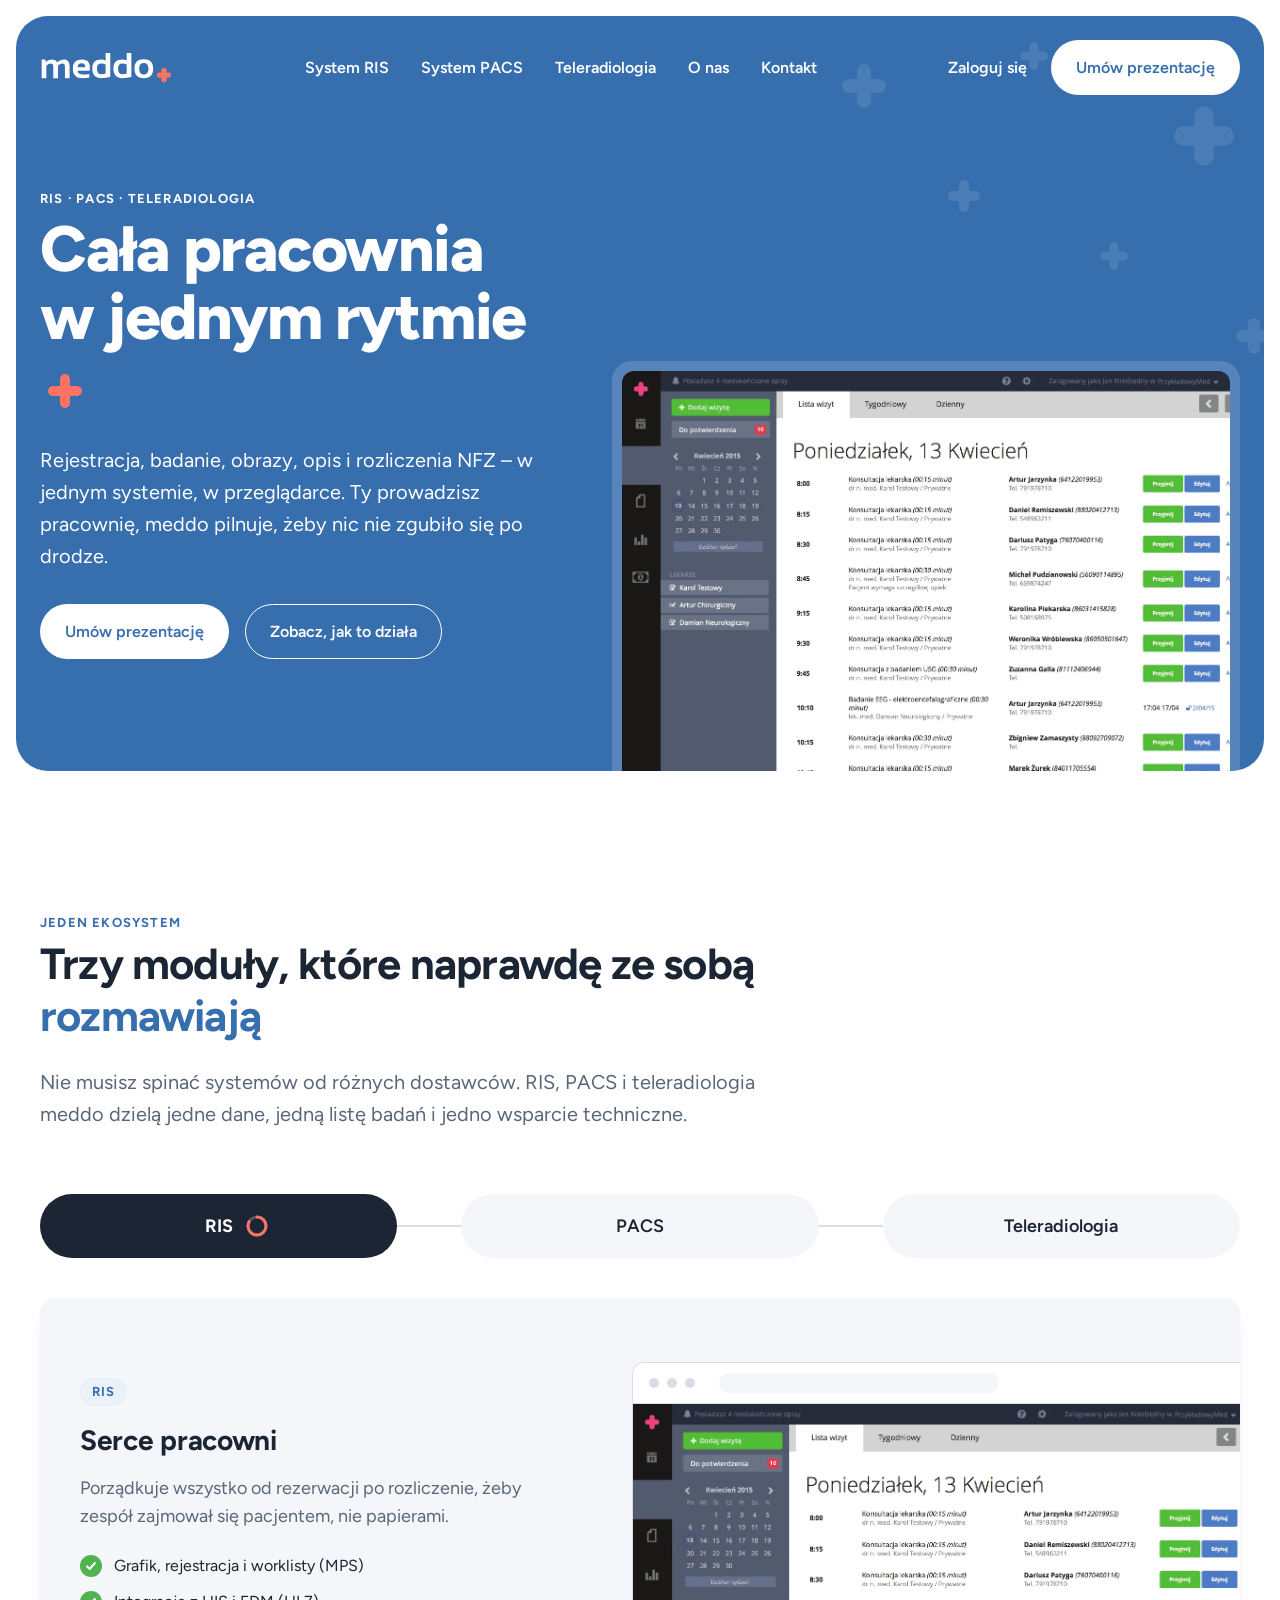
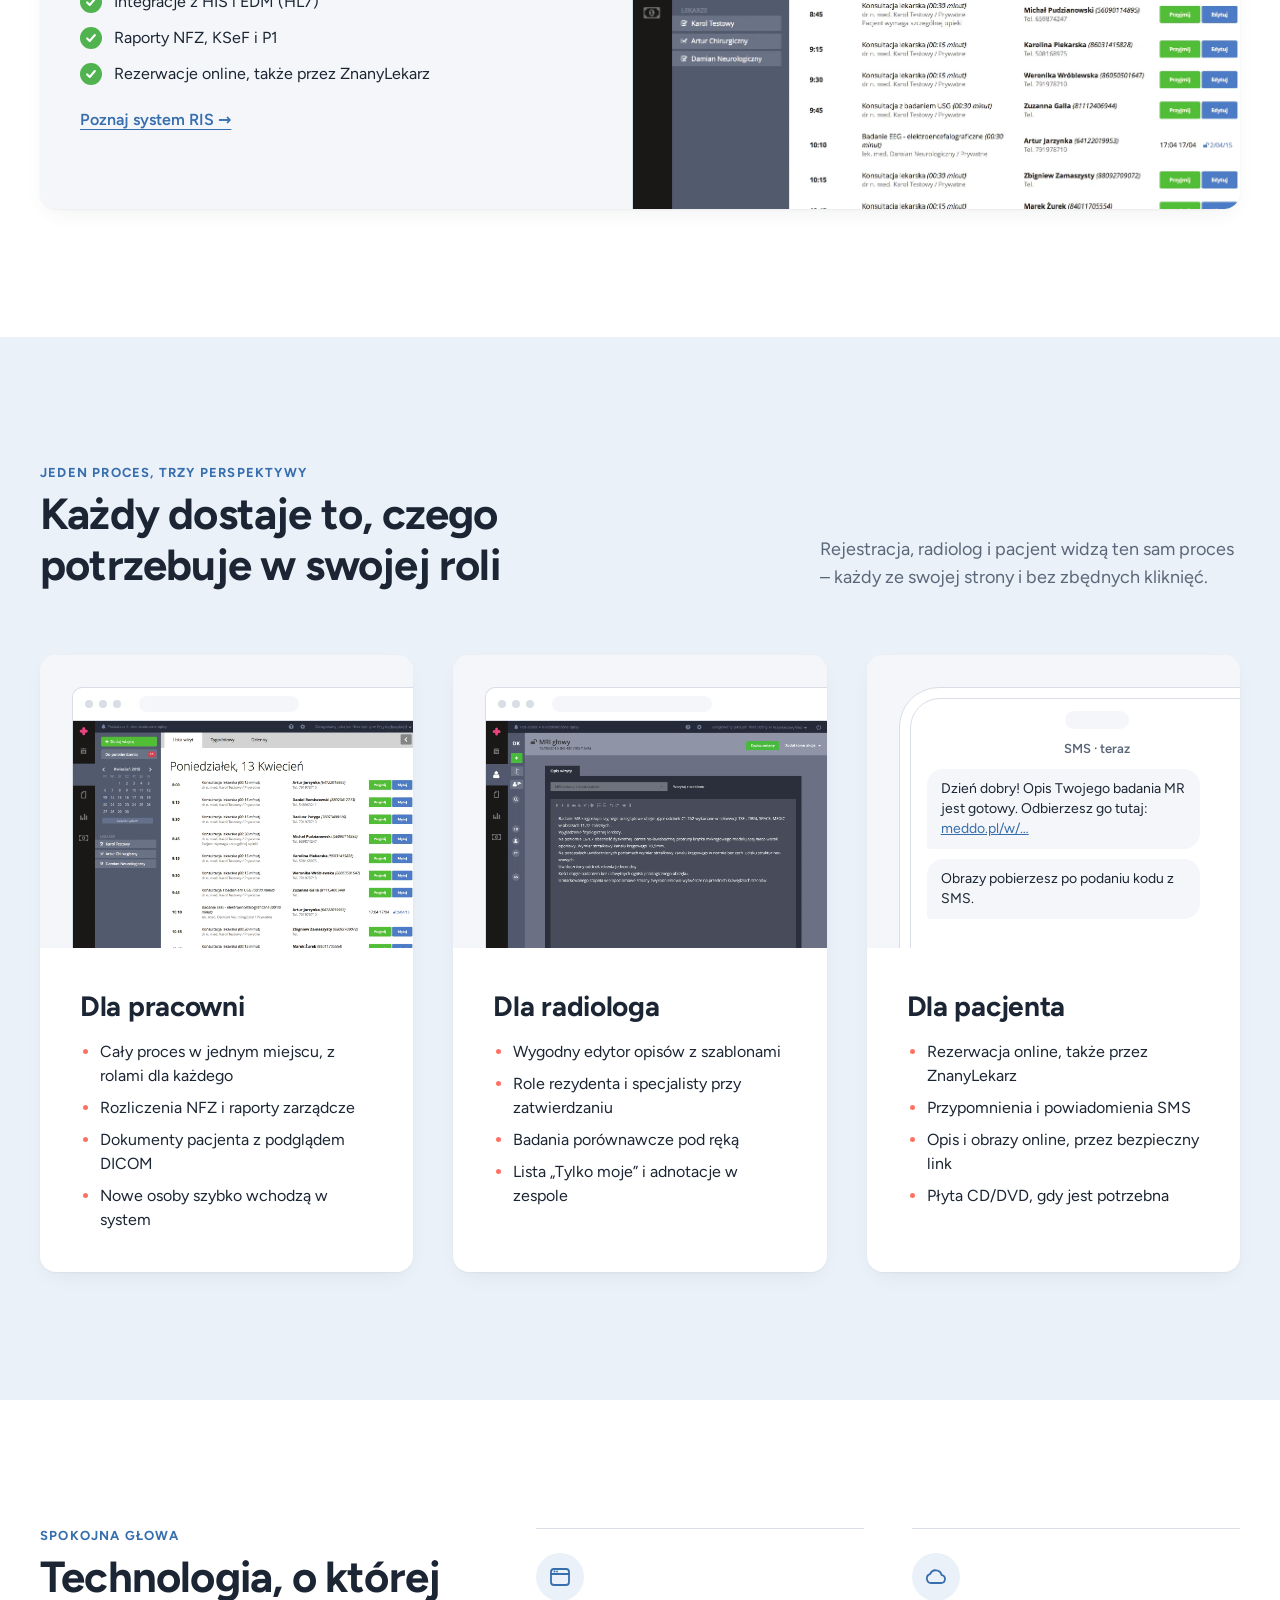
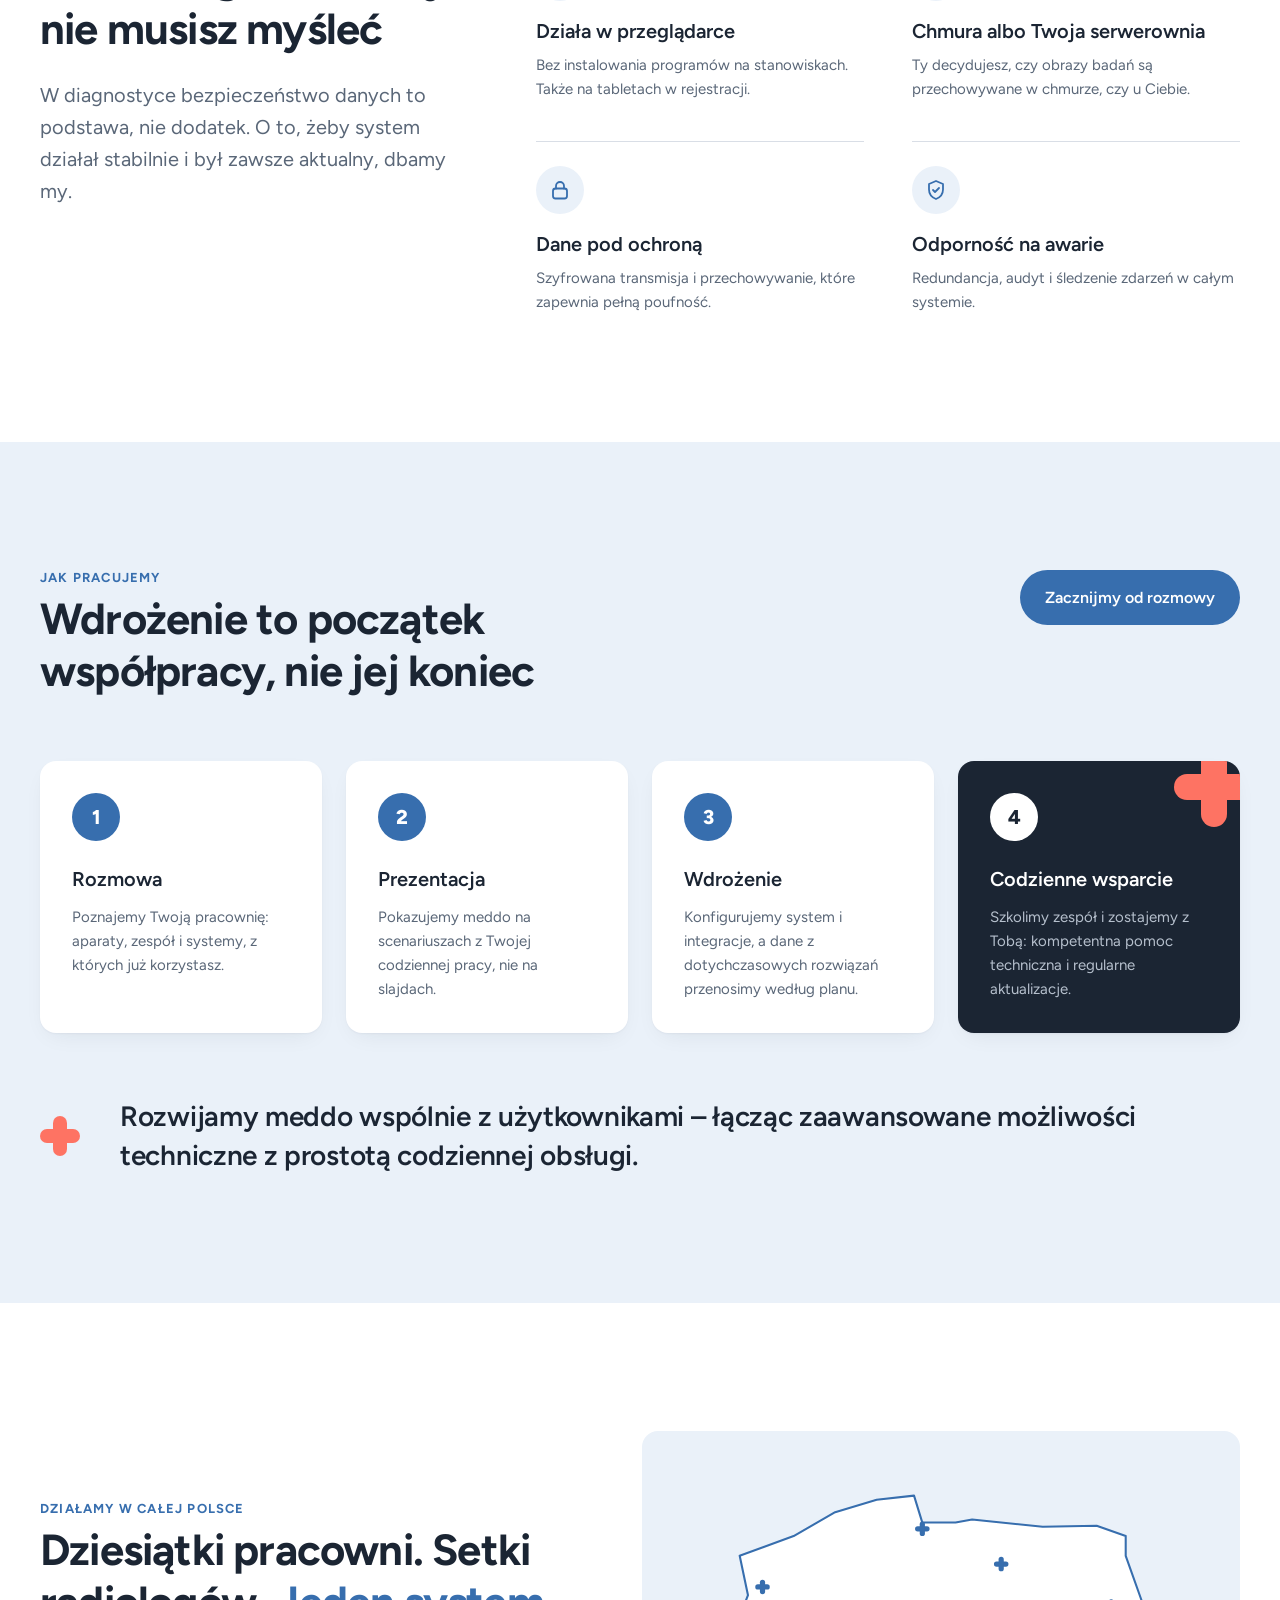
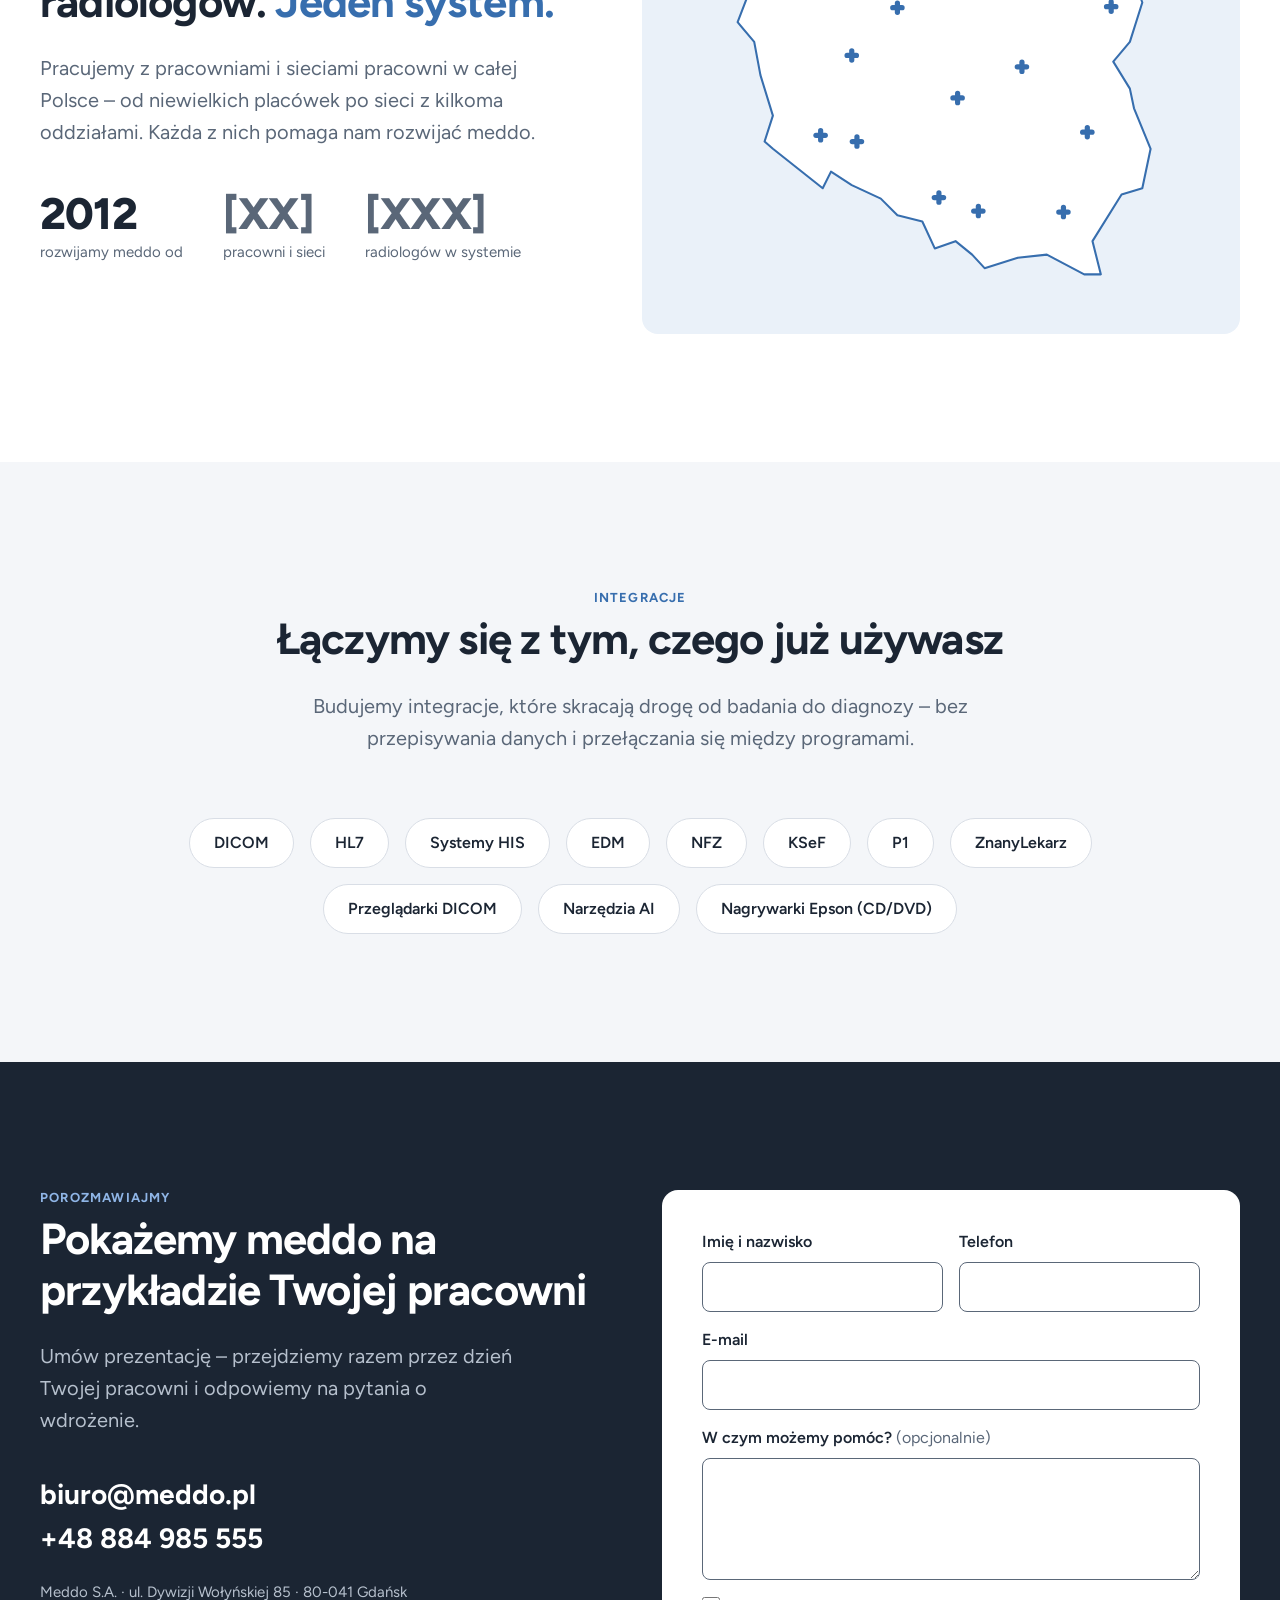
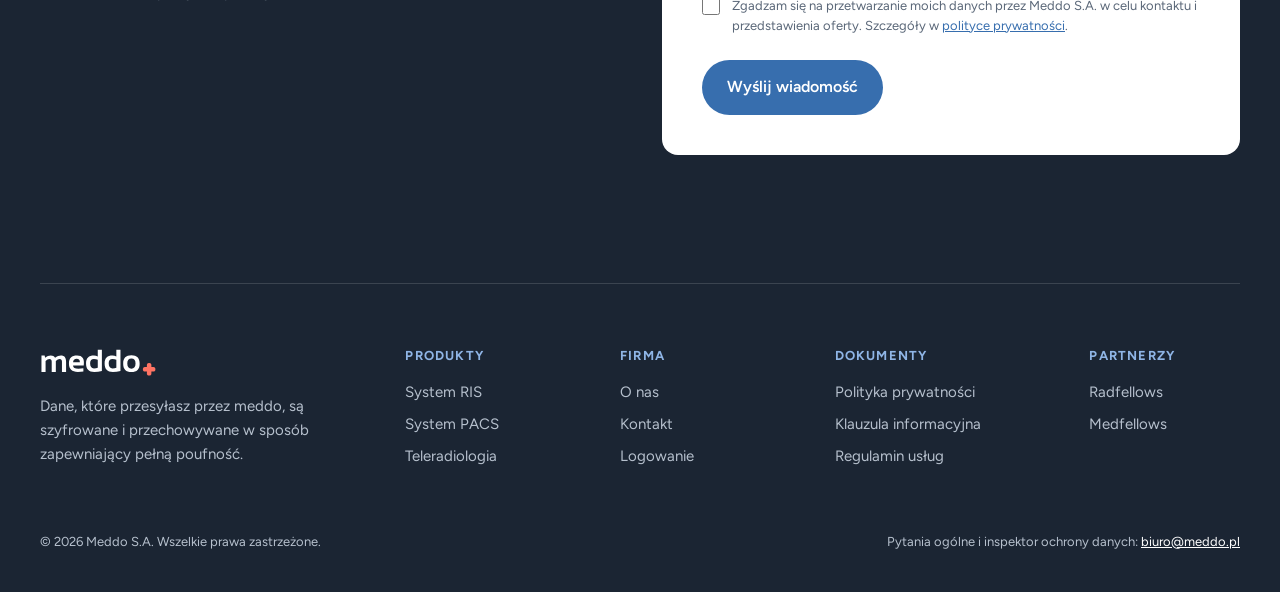
==== index.html @ ad9e4d79 "mockup meddo ver 1" ====
<!doctype html>
<html lang="pl">
<head>
<meta charset="utf-8">
<meta name="viewport" content="width=device-width, initial-scale=1">
<title>meddo – RIS, PACS i teleradiologia dla pracowni diagnostyki obrazowej</title>
<link rel="icon" href="img/favicon.svg" type="image/svg+xml">
<link rel="stylesheet" href="css/style.css">
</head>
<body>
<div style="background: #ffffff; min-width: 320px">

<!-- HERO -->
<div style="padding: 16px">
<header style="background: #376eae; border-radius: 32px; position: relative; overflow: hidden; padding-top: 24px">
<svg aria-hidden="true" width="520" height="420" viewBox="0 0 520 420" style="position: absolute; right: -40px; top: -20px; pointer-events: none">
<g fill="#ffffff" opacity="0.10">
<g transform="translate(80 90)"><rect x="-22" y="-7" width="44" height="14" rx="7"></rect><rect x="-7" y="-22" width="14" height="44" rx="7"></rect></g>
<g transform="translate(250 60)"><rect x="-14" y="-4.5" width="28" height="9" rx="4.5"></rect><rect x="-4.5" y="-14" width="9" height="28" rx="4.5"></rect></g>
<g transform="translate(420 140)"><rect x="-30" y="-10" width="60" height="20" rx="10"></rect><rect x="-10" y="-30" width="20" height="60" rx="10"></rect></g>
<g transform="translate(330 260)"><rect x="-14" y="-4.5" width="28" height="9" rx="4.5"></rect><rect x="-4.5" y="-14" width="9" height="28" rx="4.5"></rect></g>
<g transform="translate(470 340)"><rect x="-18" y="-6" width="36" height="12" rx="6"></rect><rect x="-6" y="-18" width="12" height="36" rx="6"></rect></g>
</g>
<g fill="#ffffff" opacity="0.10" transform="translate(180 200)"><rect x="-16" y="-5" width="32" height="10" rx="5"></rect><rect x="-5" y="-16" width="10" height="32" rx="5"></rect></g>
</svg>
<nav aria-label="Główna nawigacja" class="dark" style="position: relative; max-width: 1200px; margin: 0 auto; padding: 0 24px; display: flex; align-items: center; justify-content: space-between; gap: 24px; flex-wrap: wrap">
<a href="index.html" aria-label="meddo – strona główna" style="display: flex"><img src="img/meddo-logo.svg" alt="meddo" style="height: 34px; width: auto; display: block"></a>
<div class="hide-m" style="display: flex; gap: 32px; align-items: center">
<a class="nl" href="system-ris.html">System RIS</a>
<a class="nl" href="#">System PACS</a>
<a class="nl" href="#">Teleradiologia</a>
<a class="nl" href="#">O nas</a>
<a class="nl" href="#">Kontakt</a>
</div>
<div style="display: flex; gap: 24px; align-items: center">
<a class="nl hide-m" href="https://app.meddo.pl/zaloguj" target="_blank" rel="noopener noreferrer">Zaloguj się</a>
<a class="btn btn-light" href="#kontakt">Umów prezentację</a>
</div>
</nav>
<div class="dark" style="position: relative; max-width: 1200px; margin: 0 auto; padding: 96px 24px 0; display: flex; flex-wrap: wrap; gap: 64px; align-items: flex-end">
<div style="flex: 1 1 440px; padding-bottom: 112px; display: flex; flex-direction: column">
<div style="font-size: 13px; line-height: 16px; font-weight: 700; letter-spacing: 1.2px; color: #ffffff; text-transform: uppercase">RIS · PACS · Teleradiologia</div>
<h1 style="margin: 8px 0 0; font-size: clamp(40px, 5vw, 64px); line-height: 1.07; font-weight: 800; letter-spacing: -1.5px; color: #ffffff">Cała pracownia w&nbsp;jednym rytmie<svg aria-hidden="true" width="34" height="34" viewBox="0 0 34 34" style="display: inline-block; margin-left: 8px; vertical-align: baseline"><g fill="#fe7363"><rect x="0" y="12" width="34" height="10" rx="5"></rect><rect x="12" y="0" width="10" height="34" rx="5"></rect></g></svg></h1>
<p style="margin: 24px 0 0; max-width: 520px; font-size: 20px; line-height: 32px; color: #ffffff">Rejestracja, badanie, obrazy, opis i rozliczenia NFZ – w jednym systemie, w przeglądarce. Ty prowadzisz pracownię, meddo pilnuje, żeby nic nie zgubiło się po drodze.</p>
<div style="margin-top: 32px; display: flex; gap: 16px; flex-wrap: wrap">
<a class="btn btn-light" href="#kontakt">Umów prezentację</a>
<a class="btn btn-ghost-light" href="#ekosystem">Zobacz, jak to działa</a>
</div>
</div>
<div style="flex: 1 1 560px; position: relative; min-width: 0">
<div style="background: rgba(255,255,255,0.16); padding: 10px 10px 0; border-radius: 20px 20px 0 0">
<img src="img/ris-grafik.webp" alt="Grafik wizyt w meddo RIS – lista badań na dany dzień" style="display: block; width: 100%; height: 400px; object-fit: cover; object-position: left top; border-radius: 12px 12px 0 0">
</div>
</div>
</div>
</header>
</div>

<!-- EKOSYSTEM -->
<section id="ekosystem" style="padding: 128px 24px">
<div style="max-width: 1200px; margin: 0 auto">
<div style="max-width: 720px">
<div style="font-size: 13px; line-height: 16px; font-weight: 700; letter-spacing: 1.2px; color: #376eae; text-transform: uppercase">Jeden ekosystem</div>
<h2 style="margin: 8px 0 0; font-size: clamp(32px, 3.4vw, 44px); line-height: 1.18; font-weight: 700; letter-spacing: -0.8px">Trzy moduły, które naprawdę ze sobą <span style="color: #376eae">rozmawiają</span></h2>
<p style="margin: 24px 0 0; font-size: 20px; line-height: 32px; color: #5a6778">Nie musisz spinać systemów od różnych dostawców. RIS, PACS i teleradiologia meddo dzielą jedne dane, jedną listę badań i jedno wsparcie techniczne.</p>
</div>

<div style="margin-top: 64px">
<div class="eko-bar" data-mode="auto" role="tablist" aria-label="Moduły meddo">
<button type="button" role="tab" id="eko-t0" aria-controls="eko-panel-0" aria-selected="true" class="tab on"><span class="tl">RIS<span class="ti"><span class="ic-auto"><svg aria-hidden="true" width="24" height="24" viewBox="0 0 24 24" style="transform: rotate(-90deg)"><circle cx="12" cy="12" r="9" fill="none" stroke="rgba(255,255,255,0.22)" stroke-width="3"></circle><circle class="ring" cx="12" cy="12" r="9" fill="none" stroke="#fe7363" stroke-width="3" stroke-linecap="round" stroke-dasharray="56.55" stroke-dashoffset="0"></circle></svg></span><span class="ic-manual"><svg aria-hidden="true" width="18" height="18" viewBox="0 0 18 18"><g fill="#fe7363"><rect x="0" y="6" width="18" height="6" rx="3"></rect><rect x="6" y="0" width="6" height="18" rx="3"></rect></g></svg></span></span></span></button>
<span class="eko-link" aria-hidden="true"></span>
<button type="button" role="tab" id="eko-t1" tabindex="-1" aria-controls="eko-panel-1" aria-selected="false" class="tab"><span class="tl">PACS<span class="ti"><span class="ic-auto"><svg aria-hidden="true" width="24" height="24" viewBox="0 0 24 24" style="transform: rotate(-90deg)"><circle cx="12" cy="12" r="9" fill="none" stroke="rgba(255,255,255,0.22)" stroke-width="3"></circle><circle class="ring" cx="12" cy="12" r="9" fill="none" stroke="#fe7363" stroke-width="3" stroke-linecap="round" stroke-dasharray="56.55" stroke-dashoffset="0"></circle></svg></span><span class="ic-manual"><svg aria-hidden="true" width="18" height="18" viewBox="0 0 18 18"><g fill="#fe7363"><rect x="0" y="6" width="18" height="6" rx="3"></rect><rect x="6" y="0" width="6" height="18" rx="3"></rect></g></svg></span></span></span></button>
<span class="eko-link" aria-hidden="true"></span>
<button type="button" role="tab" id="eko-t2" tabindex="-1" aria-controls="eko-panel-2" aria-selected="false" class="tab"><span class="tl">Teleradiologia<span class="ti"><span class="ic-auto"><svg aria-hidden="true" width="24" height="24" viewBox="0 0 24 24" style="transform: rotate(-90deg)"><circle cx="12" cy="12" r="9" fill="none" stroke="rgba(255,255,255,0.22)" stroke-width="3"></circle><circle class="ring" cx="12" cy="12" r="9" fill="none" stroke="#fe7363" stroke-width="3" stroke-linecap="round" stroke-dasharray="56.55" stroke-dashoffset="0"></circle></svg></span><span class="ic-manual"><svg aria-hidden="true" width="18" height="18" viewBox="0 0 18 18"><g fill="#fe7363"><rect x="0" y="6" width="18" height="6" rx="3"></rect><rect x="6" y="0" width="6" height="18" rx="3"></rect></g></svg></span></span></span></button>
</div>

<div style="margin-top: 40px">
<div class="eko-slide-wrap" data-slide="0">
<div class="slide" id="eko-panel-0" role="tabpanel" aria-labelledby="eko-t0" style="background: #f4f6f9; border-radius: 16px; padding: 40px; box-sizing: border-box; min-height: 500px; overflow: hidden; box-shadow: 0 1px 2px rgba(27,37,51,0.04), 0 8px 24px -10px rgba(27,37,51,0.10); display: flex; flex-wrap: wrap; gap: 40px 64px; align-items: center">
<div style="flex: 1 1 360px; display: flex; flex-direction: column; gap: 16px">
<span style="align-self: flex-start; background: #eaf1f9; color: #376eae; border-radius: 9999px; padding: 4px 12px; font-size: 13px; line-height: 20px; font-weight: 700; letter-spacing: 1px">RIS</span>
<h3 style="margin: 0; font-size: 28px; line-height: 36px; font-weight: 700; letter-spacing: -0.3px">Serce pracowni</h3>
<p style="margin: 0; font-size: 18px; line-height: 28px; color: #5a6778">Porządkuje wszystko od rezerwacji po rozliczenie, żeby zespół zajmował się pacjentem, nie papierami.</p>
<ul style="list-style: none; margin: 8px 0 0; padding: 0; display: flex; flex-direction: column; gap: 12px; font-size: 16px; line-height: 24px">
<li style="display: flex; gap: 12px"><span aria-hidden="true" style="flex: none; width: 22px; height: 22px; margin-top: 1px; border-radius: 9999px; background: #50b34f; display: flex; align-items: center; justify-content: center"><svg width="12" height="12" viewBox="0 0 14 14" fill="none" stroke="#ffffff" stroke-width="2.4" stroke-linecap="round" stroke-linejoin="round"><path d="M2.5 7.5l3 3 6-7"></path></svg></span>Grafik, rejestracja i worklisty (MPS)</li>
<li style="display: flex; gap: 12px"><span aria-hidden="true" style="flex: none; width: 22px; height: 22px; margin-top: 1px; border-radius: 9999px; background: #50b34f; display: flex; align-items: center; justify-content: center"><svg width="12" height="12" viewBox="0 0 14 14" fill="none" stroke="#ffffff" stroke-width="2.4" stroke-linecap="round" stroke-linejoin="round"><path d="M2.5 7.5l3 3 6-7"></path></svg></span>Integracje z HIS i EDM (HL7)</li>
<li style="display: flex; gap: 12px"><span aria-hidden="true" style="flex: none; width: 22px; height: 22px; margin-top: 1px; border-radius: 9999px; background: #50b34f; display: flex; align-items: center; justify-content: center"><svg width="12" height="12" viewBox="0 0 14 14" fill="none" stroke="#ffffff" stroke-width="2.4" stroke-linecap="round" stroke-linejoin="round"><path d="M2.5 7.5l3 3 6-7"></path></svg></span>Raporty NFZ, KSeF i P1</li>
<li style="display: flex; gap: 12px"><span aria-hidden="true" style="flex: none; width: 22px; height: 22px; margin-top: 1px; border-radius: 9999px; background: #50b34f; display: flex; align-items: center; justify-content: center"><svg width="12" height="12" viewBox="0 0 14 14" fill="none" stroke="#ffffff" stroke-width="2.4" stroke-linecap="round" stroke-linejoin="round"><path d="M2.5 7.5l3 3 6-7"></path></svg></span>Rezerwacje online, także przez ZnanyLekarz</li>
</ul>
<a class="more" href="system-ris.html" style="margin-top: 8px">Poznaj system RIS →</a>
</div>
<div style="flex: 1 1 480px; min-width: 0; align-self: flex-end; margin: 24px -40px -40px 0; box-sizing: border-box">
<div style="background: #ffffff; border: 1px solid #d9dee6; border-right: 0; border-bottom: 0; border-radius: 12px 0 0 0; box-sizing: border-box; overflow: hidden">
<div aria-hidden="true" style="height: 40px; display: flex; align-items: center; gap: 8px; padding: 0 16px; border-bottom: 1px solid #d9dee6"><span style="flex: none; width: 10px; height: 10px; border-radius: 9999px; background: #d9dee6"></span><span style="flex: none; width: 10px; height: 10px; border-radius: 9999px; background: #d9dee6"></span><span style="flex: none; width: 10px; height: 10px; border-radius: 9999px; background: #d9dee6"></span><span style="margin-left: 16px; flex: 0 1 280px; height: 20px; border-radius: 9999px; background: #f4f6f9"></span></div>
<img src="img/ris-grafik.webp" alt="Grafik wizyt w meddo RIS" style="display: block; width: 100%; aspect-ratio: 3 / 2; object-fit: cover; object-position: left top">
</div>
</div>
</div>
</div>

<div class="eko-slide-wrap" data-slide="1" hidden>
<div class="slide" id="eko-panel-1" role="tabpanel" aria-labelledby="eko-t1" style="background: #f4f6f9; border-radius: 16px; padding: 40px; box-sizing: border-box; min-height: 500px; overflow: hidden; box-shadow: 0 1px 2px rgba(27,37,51,0.04), 0 8px 24px -10px rgba(27,37,51,0.10); display: flex; flex-wrap: wrap; gap: 40px 64px; align-items: center">
<div style="flex: 1 1 360px; display: flex; flex-direction: column; gap: 16px">
<span style="align-self: flex-start; background: #eaf1f9; color: #376eae; border-radius: 9999px; padding: 4px 12px; font-size: 13px; line-height: 20px; font-weight: 700; letter-spacing: 1px">PACS</span>
<h3 style="margin: 0; font-size: 28px; line-height: 36px; font-weight: 700; letter-spacing: -0.3px">Obrazy zawsze pod ręką</h3>
<p style="margin: 0; font-size: 18px; line-height: 28px; color: #5a6778">Szybkie, bezpieczne archiwum DICOM, które nie każe radiologom czekać na kolejną serię.</p>
<ul style="list-style: none; margin: 8px 0 0; padding: 0; display: flex; flex-direction: column; gap: 12px; font-size: 16px; line-height: 24px">
<li style="display: flex; gap: 12px"><span aria-hidden="true" style="flex: none; width: 22px; height: 22px; margin-top: 1px; border-radius: 9999px; background: #50b34f; display: flex; align-items: center; justify-content: center"><svg width="12" height="12" viewBox="0 0 14 14" fill="none" stroke="#ffffff" stroke-width="2.4" stroke-linecap="round" stroke-linejoin="round"><path d="M2.5 7.5l3 3 6-7"></path></svg></span>Płynna praca z dużymi seriami</li>
<li style="display: flex; gap: 12px"><span aria-hidden="true" style="flex: none; width: 22px; height: 22px; margin-top: 1px; border-radius: 9999px; background: #50b34f; display: flex; align-items: center; justify-content: center"><svg width="12" height="12" viewBox="0 0 14 14" fill="none" stroke="#ffffff" stroke-width="2.4" stroke-linecap="round" stroke-linejoin="round"><path d="M2.5 7.5l3 3 6-7"></path></svg></span>W Twojej serwerowni lub w chmurze</li>
<li style="display: flex; gap: 12px"><span aria-hidden="true" style="flex: none; width: 22px; height: 22px; margin-top: 1px; border-radius: 9999px; background: #50b34f; display: flex; align-items: center; justify-content: center"><svg width="12" height="12" viewBox="0 0 14 14" fill="none" stroke="#ffffff" stroke-width="2.4" stroke-linecap="round" stroke-linejoin="round"><path d="M2.5 7.5l3 3 6-7"></path></svg></span>DICOM, HL7 i gotowość na narzędzia AI</li>
<li style="display: flex; gap: 12px"><span aria-hidden="true" style="flex: none; width: 22px; height: 22px; margin-top: 1px; border-radius: 9999px; background: #50b34f; display: flex; align-items: center; justify-content: center"><svg width="12" height="12" viewBox="0 0 14 14" fill="none" stroke="#ffffff" stroke-width="2.4" stroke-linecap="round" stroke-linejoin="round"><path d="M2.5 7.5l3 3 6-7"></path></svg></span>Redundancja, audyt i archiwum długoterminowe</li>
</ul>
<a class="more" href="#" style="margin-top: 8px">Poznaj system PACS →</a>
</div>
<div style="flex: 1 1 480px; min-width: 0; align-self: flex-end; margin: 24px -40px -40px 0; box-sizing: border-box">
<div style="background: #ffffff; border: 1px solid #d9dee6; border-right: 0; border-bottom: 0; border-radius: 12px 0 0 0; box-sizing: border-box; overflow: hidden">
<div aria-hidden="true" style="height: 40px; display: flex; align-items: center; gap: 8px; padding: 0 16px; border-bottom: 1px solid #d9dee6"><span style="flex: none; width: 10px; height: 10px; border-radius: 9999px; background: #d9dee6"></span><span style="flex: none; width: 10px; height: 10px; border-radius: 9999px; background: #d9dee6"></span><span style="flex: none; width: 10px; height: 10px; border-radius: 9999px; background: #d9dee6"></span><span style="margin-left: 16px; flex: 0 1 280px; height: 20px; border-radius: 9999px; background: #f4f6f9"></span></div>
<img src="img/pacs-viewer.webp" alt="Przeglądarka DICOM w meddo – badanie MR głowy" style="display: block; width: 100%; aspect-ratio: 3 / 2; object-fit: cover; object-position: left top">
</div>
</div>
</div>
</div>

<div class="eko-slide-wrap" data-slide="2" hidden>
<div class="slide" id="eko-panel-2" role="tabpanel" aria-labelledby="eko-t2" style="background: #f4f6f9; border-radius: 16px; padding: 40px; box-sizing: border-box; min-height: 500px; overflow: hidden; box-shadow: 0 1px 2px rgba(27,37,51,0.04), 0 8px 24px -10px rgba(27,37,51,0.10); display: flex; flex-wrap: wrap; gap: 40px 64px; align-items: center">
<div style="flex: 1 1 360px; display: flex; flex-direction: column; gap: 16px">
<span style="align-self: flex-start; background: #eaf1f9; color: #376eae; border-radius: 9999px; padding: 4px 12px; font-size: 13px; line-height: 20px; font-weight: 700; letter-spacing: 1px">TELERADIOLOGIA</span>
<h3 style="margin: 0; font-size: 28px; line-height: 36px; font-weight: 700; letter-spacing: -0.3px">Opisy z dowolnego miejsca</h3>
<p style="margin: 0; font-size: 18px; line-height: 28px; color: #5a6778">W pracowni czy zdalnie – bez znaczenia. Radiolog pracuje na tych samych danych, z tym samym komfortem.</p>
<ul style="list-style: none; margin: 8px 0 0; padding: 0; display: flex; flex-direction: column; gap: 12px; font-size: 16px; line-height: 24px">
<li style="display: flex; gap: 12px"><span aria-hidden="true" style="flex: none; width: 22px; height: 22px; margin-top: 1px; border-radius: 9999px; background: #50b34f; display: flex; align-items: center; justify-content: center"><svg width="12" height="12" viewBox="0 0 14 14" fill="none" stroke="#ffffff" stroke-width="2.4" stroke-linecap="round" stroke-linejoin="round"><path d="M2.5 7.5l3 3 6-7"></path></svg></span>Bezpieczny dostęp dla zespołów zdalnych</li>
<li style="display: flex; gap: 12px"><span aria-hidden="true" style="flex: none; width: 22px; height: 22px; margin-top: 1px; border-radius: 9999px; background: #50b34f; display: flex; align-items: center; justify-content: center"><svg width="12" height="12" viewBox="0 0 14 14" fill="none" stroke="#ffffff" stroke-width="2.4" stroke-linecap="round" stroke-linejoin="round"><path d="M2.5 7.5l3 3 6-7"></path></svg></span>Integracja z popularnymi przeglądarkami DICOM</li>
<li style="display: flex; gap: 12px"><span aria-hidden="true" style="flex: none; width: 22px; height: 22px; margin-top: 1px; border-radius: 9999px; background: #50b34f; display: flex; align-items: center; justify-content: center"><svg width="12" height="12" viewBox="0 0 14 14" fill="none" stroke="#ffffff" stroke-width="2.4" stroke-linecap="round" stroke-linejoin="round"><path d="M2.5 7.5l3 3 6-7"></path></svg></span>Monitorowanie i raporty czasu opisów</li>
<li style="display: flex; gap: 12px"><span aria-hidden="true" style="flex: none; width: 22px; height: 22px; margin-top: 1px; border-radius: 9999px; background: #50b34f; display: flex; align-items: center; justify-content: center"><svg width="12" height="12" viewBox="0 0 14 14" fill="none" stroke="#ffffff" stroke-width="2.4" stroke-linecap="round" stroke-linejoin="round"><path d="M2.5 7.5l3 3 6-7"></path></svg></span>Gotowa współpraca z Radfellows</li>
</ul>
<a class="more" href="#" style="margin-top: 8px">Poznaj teleradiologię →</a>
</div>
<div style="flex: 1 1 480px; min-width: 0; align-self: flex-end; margin: 24px -40px -40px 0; box-sizing: border-box">
<div style="background: #ffffff; border: 1px solid #d9dee6; border-right: 0; border-bottom: 0; border-radius: 12px 0 0 0; box-sizing: border-box; overflow: hidden">
<div aria-hidden="true" style="height: 40px; display: flex; align-items: center; gap: 8px; padding: 0 16px; border-bottom: 1px solid #d9dee6"><span style="flex: none; width: 10px; height: 10px; border-radius: 9999px; background: #d9dee6"></span><span style="flex: none; width: 10px; height: 10px; border-radius: 9999px; background: #d9dee6"></span><span style="flex: none; width: 10px; height: 10px; border-radius: 9999px; background: #d9dee6"></span><span style="margin-left: 16px; flex: 0 1 280px; height: 20px; border-radius: 9999px; background: #f4f6f9"></span></div>
<img src="img/editor-opisu.webp" alt="Edytor opisu badania w ciemnym motywie dla radiologa" style="display: block; width: 100%; aspect-ratio: 3 / 2; object-fit: cover; object-position: left top">
</div>
</div>
</div>
</div>
</div>
</div>
</div>
</section>

<!-- ROLE -->
<section style="padding: 128px 24px; background: #eaf1f9">
<div style="max-width: 1200px; margin: 0 auto">
<div style="display: flex; flex-wrap: wrap; gap: 24px 64px; align-items: flex-end; justify-content: space-between">
<div style="max-width: 640px">
<div style="font-size: 13px; line-height: 16px; font-weight: 700; letter-spacing: 1.2px; color: #376eae; text-transform: uppercase">JEDEN PROCES, TRZY PERSPEKTYWY</div>
<h2 style="margin: 8px 0 0; font-size: clamp(32px, 3.4vw, 44px); line-height: 1.18; font-weight: 700; letter-spacing: -0.8px">Każdy dostaje to, czego potrzebuje w swojej roli</h2>
</div>
<p style="margin: 0; max-width: 420px; font-size: 18px; line-height: 28px; color: #5a6778">Rejestracja, radiolog i pacjent widzą ten sam proces – każdy ze swojej strony i bez zbędnych kliknięć.</p>
</div>
<div style="margin-top: 64px; display: flex; flex-wrap: wrap; gap: 40px">

<article style="flex: 1 1 320px; background: #ffffff; border-radius: 16px; overflow: hidden; display: flex; flex-direction: column; box-shadow: 0 1px 2px rgba(27,37,51,0.04), 0 8px 24px -10px rgba(27,37,51,0.10)">
<div style="background: #f4f6f9; padding: 32px 0 0 32px; box-sizing: border-box; overflow: hidden">
<div style="background: #ffffff; border: 1px solid #d9dee6; border-right: 0; border-bottom: 0; border-radius: 10px 0 0 0; overflow: hidden">
<div aria-hidden="true" style="height: 32px; display: flex; align-items: center; gap: 6px; padding: 0 12px; border-bottom: 1px solid #d9dee6"><span style="flex: none; width: 8px; height: 8px; border-radius: 9999px; background: #d9dee6"></span><span style="flex: none; width: 8px; height: 8px; border-radius: 9999px; background: #d9dee6"></span><span style="flex: none; width: 8px; height: 8px; border-radius: 9999px; background: #d9dee6"></span><span style="margin-left: 12px; flex: 0 1 160px; height: 16px; border-radius: 9999px; background: #f4f6f9"></span></div>
<img src="img/ris-grafik.webp" alt="Grafik wizyt w meddo RIS" style="display: block; width: 100%; aspect-ratio: 3 / 2; object-fit: cover; object-position: left top">
</div>
</div>
<div style="padding: 40px; display: flex; flex-direction: column; gap: 16px">
<h3 style="margin: 0; font-size: 28px; line-height: 36px; font-weight: 700; letter-spacing: -0.3px">Dla pracowni</h3>
<ul class="dots" style="margin: 0; padding: 0 0 0 20px; display: flex; flex-direction: column; gap: 8px; font-size: 16px; line-height: 24px; color: #1b2533">
<li>Cały proces w jednym miejscu, z rolami dla każdego</li>
<li>Rozliczenia NFZ i raporty zarządcze</li>
<li>Dokumenty pacjenta z podglądem DICOM</li>
<li>Nowe osoby szybko wchodzą w system</li>
</ul>
</div>
</article>

<article style="flex: 1 1 320px; background: #ffffff; border-radius: 16px; overflow: hidden; display: flex; flex-direction: column; box-shadow: 0 1px 2px rgba(27,37,51,0.04), 0 8px 24px -10px rgba(27,37,51,0.10)">
<div style="background: #f4f6f9; padding: 32px 0 0 32px; box-sizing: border-box; overflow: hidden">
<div style="background: #ffffff; border: 1px solid #d9dee6; border-right: 0; border-bottom: 0; border-radius: 10px 0 0 0; overflow: hidden">
<div aria-hidden="true" style="height: 32px; display: flex; align-items: center; gap: 6px; padding: 0 12px; border-bottom: 1px solid #d9dee6"><span style="flex: none; width: 8px; height: 8px; border-radius: 9999px; background: #d9dee6"></span><span style="flex: none; width: 8px; height: 8px; border-radius: 9999px; background: #d9dee6"></span><span style="flex: none; width: 8px; height: 8px; border-radius: 9999px; background: #d9dee6"></span><span style="margin-left: 12px; flex: 0 1 160px; height: 16px; border-radius: 9999px; background: #f4f6f9"></span></div>
<img src="img/editor-opisu.webp" alt="Edytor opisu badania w ciemnym motywie dla radiologa" style="display: block; width: 100%; aspect-ratio: 3 / 2; object-fit: cover; object-position: left top">
</div>
</div>
<div style="padding: 40px; display: flex; flex-direction: column; gap: 16px">
<h3 style="margin: 0; font-size: 28px; line-height: 36px; font-weight: 700; letter-spacing: -0.3px">Dla radiologa</h3>
<ul class="dots" style="margin: 0; padding: 0 0 0 20px; display: flex; flex-direction: column; gap: 8px; font-size: 16px; line-height: 24px; color: #1b2533">
<li>Wygodny edytor opisów z szablonami</li>
<li>Role rezydenta i specjalisty przy zatwierdzaniu</li>
<li>Badania porównawcze pod ręką</li>
<li>Lista „Tylko moje” i adnotacje w zespole</li>
</ul>
</div>
</article>

<article style="flex: 1 1 320px; background: #ffffff; border-radius: 16px; overflow: hidden; display: flex; flex-direction: column; box-shadow: 0 1px 2px rgba(27,37,51,0.04), 0 8px 24px -10px rgba(27,37,51,0.10)">
<div style="background: #f4f6f9; padding: 32px 0 0 32px; box-sizing: border-box; overflow: hidden">
<div style="display: grid">
<div aria-hidden="true" style="grid-area: 1 / 1; visibility: hidden"><div style="height: 33px"></div><div style="aspect-ratio: 3 / 2"></div></div>
<div style="grid-area: 1 / 1; contain: size; width: calc(100% + 56px); height: calc(100% + 120px); background: #ffffff; border: 1px solid #d9dee6; border-radius: 40px; padding: 10px; box-sizing: border-box">
<div style="height: 100%; border: 1px solid #d9dee6; border-radius: 30px; box-sizing: border-box; padding: 12px 16px; display: flex; flex-direction: column; gap: 10px">
<div aria-hidden="true" style="align-self: center; flex: none; width: 64px; height: 18px; border-radius: 9999px; background: #f4f6f9"></div>
<div style="font-size: 13px; line-height: 20px; font-weight: 600; color: #5a6778; text-align: center">SMS · teraz</div>
<div style="max-width: calc(100% - 96px); background: #f4f6f9; border-radius: 16px 16px 16px 4px; padding: 10px 14px; font-size: 14px; line-height: 20px; color: #1b2533">Dzień dobry! Opis Twojego badania MR jest gotowy. Odbierzesz go tutaj: <span style="color: #376eae; text-decoration: underline">meddo.pl/w/…</span></div>
<div style="max-width: calc(100% - 96px); background: #f4f6f9; border-radius: 16px 16px 16px 4px; padding: 10px 14px; font-size: 14px; line-height: 20px; color: #1b2533">Obrazy pobierzesz po podaniu kodu z SMS.</div>
</div>
</div>
</div>
</div>
<div style="padding: 40px; display: flex; flex-direction: column; gap: 16px">
<h3 style="margin: 0; font-size: 28px; line-height: 36px; font-weight: 700; letter-spacing: -0.3px">Dla pacjenta</h3>
<ul class="dots" style="margin: 0; padding: 0 0 0 20px; display: flex; flex-direction: column; gap: 8px; font-size: 16px; line-height: 24px; color: #1b2533">
<li>Rezerwacja online, także przez ZnanyLekarz</li>
<li>Przypomnienia i powiadomienia SMS</li>
<li>Opis i obrazy online, przez bezpieczny link</li>
<li>Płyta CD/DVD, gdy jest potrzebna</li>
</ul>
</div>
</article>
</div>
</div>
</section>

<!-- TECHNOLOGIA -->
<section style="padding: 128px 24px; background: #ffffff">
<div style="max-width: 1200px; margin: 0 auto; display: flex; flex-wrap: wrap; gap: 64px; align-items: flex-start">
<div style="flex: 1 1 360px">
<div style="font-size: 13px; line-height: 16px; font-weight: 700; letter-spacing: 1.2px; color: #376eae; text-transform: uppercase">Spokojna głowa</div>
<h2 style="margin: 8px 0 0; font-size: clamp(32px, 3.4vw, 44px); line-height: 1.18; font-weight: 700; letter-spacing: -0.8px">Technologia, o której nie musisz myśleć</h2>
<p style="margin: 24px 0 0; max-width: 440px; font-size: 20px; line-height: 32px; color: #5a6778">W diagnostyce bezpieczeństwo danych to podstawa, nie dodatek. O to, żeby system działał stabilnie i był zawsze aktualny, dbamy my.</p>
</div>
<div style="flex: 2 1 560px; display: grid; grid-template-columns: repeat(auto-fit, minmax(240px, 1fr)); gap: 40px 48px">
<div style="padding-top: 24px; border-top: 1px solid #d9dee6; display: flex; flex-direction: column; gap: 8px">
<span aria-hidden="true" style="width: 48px; height: 48px; border-radius: 9999px; background: #eaf1f9; display: flex; align-items: center; justify-content: center; margin-bottom: 8px"><svg width="24" height="24" viewBox="0 0 24 24" fill="none" stroke="#376eae" stroke-width="1.8" stroke-linecap="round" stroke-linejoin="round"><rect x="3" y="4" width="18" height="16" rx="3"></rect><path d="M3 9h18"></path><path d="M6.5 6.5h.01M9 6.5h.01"></path></svg></span>
<h3 style="margin: 0; font-size: 20px; line-height: 28px; font-weight: 600">Działa w przeglądarce</h3>
<p style="margin: 0; font-size: 15px; line-height: 24px; color: #5a6778">Bez instalowania programów na stanowiskach. Także na tabletach w rejestracji.</p>
</div>
<div style="padding-top: 24px; border-top: 1px solid #d9dee6; display: flex; flex-direction: column; gap: 8px">
<span aria-hidden="true" style="width: 48px; height: 48px; border-radius: 9999px; background: #eaf1f9; display: flex; align-items: center; justify-content: center; margin-bottom: 8px"><svg width="24" height="24" viewBox="0 0 24 24" fill="none" stroke="#376eae" stroke-width="1.8" stroke-linecap="round" stroke-linejoin="round"><path d="M7 18h10a4 4 0 0 0 .6-7.95A6 6 0 0 0 6.1 9.2 4.5 4.5 0 0 0 7 18z"></path></svg></span>
<h3 style="margin: 0; font-size: 20px; line-height: 28px; font-weight: 600">Chmura albo Twoja serwerownia</h3>
<p style="margin: 0; font-size: 15px; line-height: 24px; color: #5a6778">Ty decydujesz, czy obrazy badań są przechowywane w&nbsp;chmurze, czy&nbsp;u&nbsp;Ciebie.</p>
</div>
<div style="padding-top: 24px; border-top: 1px solid #d9dee6; display: flex; flex-direction: column; gap: 8px">
<span aria-hidden="true" style="width: 48px; height: 48px; border-radius: 9999px; background: #eaf1f9; display: flex; align-items: center; justify-content: center; margin-bottom: 8px"><svg width="24" height="24" viewBox="0 0 24 24" fill="none" stroke="#376eae" stroke-width="1.8" stroke-linecap="round" stroke-linejoin="round"><rect x="5" y="10.5" width="14" height="10" rx="2.5"></rect><path d="M8 10.5V8a4 4 0 0 1 8 0v2.5"></path></svg></span>
<h3 style="margin: 0; font-size: 20px; line-height: 28px; font-weight: 600">Dane pod ochroną</h3>
<p style="margin: 0; font-size: 15px; line-height: 24px; color: #5a6778">Szyfrowana transmisja i przechowywanie, które zapewnia pełną poufność.</p>
</div>
<div style="padding-top: 24px; border-top: 1px solid #d9dee6; display: flex; flex-direction: column; gap: 8px">
<span aria-hidden="true" style="width: 48px; height: 48px; border-radius: 9999px; background: #eaf1f9; display: flex; align-items: center; justify-content: center; margin-bottom: 8px"><svg width="24" height="24" viewBox="0 0 24 24" fill="none" stroke="#376eae" stroke-width="1.8" stroke-linecap="round" stroke-linejoin="round"><path d="M12 3l7 3v5.5c0 4.4-3 7.9-7 9.5-4-1.6-7-5.1-7-9.5V6z"></path><path d="M9 12l2 2 4-4"></path></svg></span>
<h3 style="margin: 0; font-size: 20px; line-height: 28px; font-weight: 600">Odporność na awarie</h3>
<p style="margin: 0; font-size: 15px; line-height: 24px; color: #5a6778">Redundancja, audyt i śledzenie zdarzeń w całym systemie.</p>
</div>
</div>
</div>
</section>

<!-- WSPÓŁPRACA -->
<section style="padding: 128px 24px; background: #eaf1f9">
<div style="max-width: 1200px; margin: 0 auto">
<div style="display: flex; flex-wrap: wrap; justify-content: space-between; align-items: flex-start; gap: 24px 64px">
<div style="max-width: 640px">
<div style="font-size: 13px; line-height: 16px; font-weight: 700; letter-spacing: 1.2px; color: #376eae; text-transform: uppercase">Jak pracujemy</div>
<h2 style="margin: 8px 0 0; font-size: clamp(32px, 3.4vw, 44px); line-height: 1.18; font-weight: 700; letter-spacing: -0.8px">Wdrożenie to początek współpracy, nie jej koniec</h2>
</div>
<a class="btn btn-primary" href="#kontakt">Zacznijmy od rozmowy</a>
</div>
<ol style="list-style: none; margin: 64px 0 0; padding: 0; display: grid; grid-template-columns: repeat(auto-fit, minmax(240px, 1fr)); gap: 24px">
<li style="background: #ffffff; border-radius: 16px; padding: 32px; display: flex; flex-direction: column; gap: 12px; box-shadow: 0 1px 2px rgba(27,37,51,0.04), 0 8px 24px -10px rgba(27,37,51,0.10)">
<span aria-hidden="true" style="width: 48px; height: 48px; border-radius: 9999px; background: #376eae; color: #ffffff; display: flex; align-items: center; justify-content: center; font-size: 20px; line-height: 28px; font-weight: 800">1</span>
<h3 style="margin: 12px 0 0; font-size: 20px; line-height: 28px; font-weight: 600">Rozmowa</h3>
<p style="margin: 0; font-size: 15px; line-height: 24px; color: #5a6778">Poznajemy Twoją pracownię: aparaty, zespół i systemy, z których już korzystasz.</p>
</li>
<li style="background: #ffffff; border-radius: 16px; padding: 32px; display: flex; flex-direction: column; gap: 12px; box-shadow: 0 1px 2px rgba(27,37,51,0.04), 0 8px 24px -10px rgba(27,37,51,0.10)">
<span aria-hidden="true" style="width: 48px; height: 48px; border-radius: 9999px; background: #376eae; color: #ffffff; display: flex; align-items: center; justify-content: center; font-size: 20px; line-height: 28px; font-weight: 800">2</span>
<h3 style="margin: 12px 0 0; font-size: 20px; line-height: 28px; font-weight: 600">Prezentacja</h3>
<p style="margin: 0; font-size: 15px; line-height: 24px; color: #5a6778">Pokazujemy meddo na scenariuszach z Twojej codziennej pracy, nie na slajdach.</p>
</li>
<li style="background: #ffffff; border-radius: 16px; padding: 32px; display: flex; flex-direction: column; gap: 12px; box-shadow: 0 1px 2px rgba(27,37,51,0.04), 0 8px 24px -10px rgba(27,37,51,0.10)">
<span aria-hidden="true" style="width: 48px; height: 48px; border-radius: 9999px; background: #376eae; color: #ffffff; display: flex; align-items: center; justify-content: center; font-size: 20px; line-height: 28px; font-weight: 800">3</span>
<h3 style="margin: 12px 0 0; font-size: 20px; line-height: 28px; font-weight: 600">Wdrożenie</h3>
<p style="margin: 0; font-size: 15px; line-height: 24px; color: #5a6778">Konfigurujemy system i integracje, a dane z dotychczasowych rozwiązań przenosimy według planu.</p>
</li>
<li style="background: #1b2533; color: #ffffff; border-radius: 16px; padding: 32px; display: flex; flex-direction: column; gap: 12px; position: relative; overflow: hidden; box-shadow: 0 1px 2px rgba(27,37,51,0.04), 0 8px 24px -10px rgba(27,37,51,0.10)">
<svg aria-hidden="true" width="80" height="80" viewBox="0 0 80 80" style="position: absolute; right: -14px; top: -14px"><g fill="#fe7363"><rect x="0" y="27" width="80" height="26" rx="13"></rect><rect x="27" y="0" width="26" height="80" rx="13"></rect></g></svg>
<span aria-hidden="true" style="width: 48px; height: 48px; border-radius: 9999px; background: #ffffff; color: #1b2533; display: flex; align-items: center; justify-content: center; font-size: 20px; line-height: 28px; font-weight: 800">4</span>
<h3 style="margin: 12px 0 0; font-size: 20px; line-height: 28px; font-weight: 600">Codzienne wsparcie</h3>
<p style="margin: 0; font-size: 15px; line-height: 24px; color: #b6c0cd">Szkolimy zespół i zostajemy z Tobą: kompetentna pomoc techniczna i regularne aktualizacje.</p>
</li>
</ol>
<figure style="margin: 64px 0 0; display: flex; flex-wrap: wrap; gap: 24px 40px; align-items: center">
<svg aria-hidden="true" width="40" height="40" viewBox="0 0 40 40"><g fill="#fe7363"><rect x="0" y="13" width="40" height="14" rx="7"></rect><rect x="13" y="0" width="14" height="40" rx="7"></rect></g></svg>
<blockquote style="margin: 0; flex: 1 1 600px; font-size: clamp(22px, 2.2vw, 28px); line-height: 1.4; font-weight: 600; letter-spacing: -0.3px">Rozwijamy meddo wspólnie z użytkownikami – łącząc zaawansowane możliwości techniczne z prostotą codziennej obsługi.</blockquote></figure>
</div>
</section>

<!-- MAPA -->
<section style="padding: 128px 24px">
<div style="max-width: 1200px; margin: 0 auto; display: flex; flex-wrap: wrap; gap: 64px; align-items: center">
<div style="flex: 1 1 420px">
<div style="font-size: 13px; line-height: 16px; font-weight: 700; letter-spacing: 1.2px; color: #376eae; text-transform: uppercase">DZIAŁAMY W CAŁEJ POLSCE</div>
<h2 style="margin: 8px 0 0; font-size: clamp(32px, 3.4vw, 44px); line-height: 1.18; font-weight: 700; letter-spacing: -0.8px">Dziesiątki pracowni. Setki radiologów. <span style="color: #376eae">Jeden system.</span></h2>
<p style="margin: 24px 0 0; max-width: 520px; font-size: 20px; line-height: 32px; color: #5a6778">Pracujemy z pracowniami i sieciami pracowni w całej Polsce – od niewielkich placówek po sieci z kilkoma oddziałami. Każda z nich pomaga nam rozwijać meddo.</p>
<dl style="margin: 40px 0 0; display: flex; flex-wrap: wrap; gap: 40px">
<div style="display: flex; flex-direction: column-reverse"><dt style="font-size: 15px; line-height: 24px; color: #5a6778">rozwijamy meddo od</dt><dd style="margin: 0; font-size: 44px; line-height: 52px; font-weight: 800; letter-spacing: -0.8px">2012</dd></div>
<div style="display: flex; flex-direction: column-reverse"><dt style="font-size: 15px; line-height: 24px; color: #5a6778">pracowni i sieci</dt><dd style="margin: 0; font-size: 44px; line-height: 52px; font-weight: 800; letter-spacing: -0.8px; color: #5a6778">[XX]</dd></div>
<div style="display: flex; flex-direction: column-reverse"><dt style="font-size: 15px; line-height: 24px; color: #5a6778">radiologów w systemie</dt><dd style="margin: 0; font-size: 44px; line-height: 52px; font-weight: 800; letter-spacing: -0.8px; color: #5a6778">[XXX]</dd></div>
</dl>
</div>
<div style="flex: 1 1 480px; background: #eaf1f9; border-radius: 16px; padding: 48px; box-sizing: border-box; display: flex; justify-content: center">
<svg role="img" aria-label="Mapa Polski z zaznaczonymi pracowniami korzystającymi z meddo" viewBox="0 0 424 392" style="width: 100%; max-width: 440px; height: auto">
<defs><g id="pl-a"><rect x="-7" y="-2.5" width="14" height="5" rx="2.5"></rect><rect x="-2.5" y="-7" width="5" height="14" rx="2.5"></rect></g></defs>
<path d="M18 74 L70 55 L110 32 L150 20 L186 16 L194 42 L226 42 L242 39 L310 46 L362 45 L390 55 L390 74 L406 119 L394 157 L378 176 L394 202 L398 221 L414 260 L406 298 L386 304 L358 349 L366 381 L350 381 L314 362 L286 365 L254 375 L242 362 L226 349 L206 356 L194 330 L170 324 L154 308 L126 295 L106 282 L98 298 L50 260 L42 253 L50 228 L38 189 L32 157 L16 138 L26 112 Z" fill="#ffffff" stroke="#376eae" stroke-width="2" stroke-linejoin="round"></path>
<g fill="#376eae">
<use href="#pl-a" x="194" y="48"></use><use href="#pl-a" x="40" y="104"></use><use href="#pl-a" x="126" y="170"></use><use href="#pl-a" x="131" y="253"></use><use href="#pl-a" x="248" y="320"></use><use href="#pl-a" x="290" y="181"></use><use href="#pl-a" x="228" y="211"></use><use href="#pl-a" x="353" y="244"></use><use href="#pl-a" x="376" y="123"></use><use href="#pl-a" x="170" y="124"></use><use href="#pl-a" x="330" y="321"></use><use href="#pl-a" x="270" y="82"></use><use href="#pl-a" x="96" y="247"></use><use href="#pl-a" x="210" y="307"></use>
</g>
</svg>
</div>
</div>
</section>

<!-- INTEGRACJE -->
<section style="padding: 128px 24px; background: #f4f6f9">
<div style="max-width: 1200px; margin: 0 auto; display: flex; flex-direction: column; align-items: center; text-align: center">
<div style="font-size: 13px; line-height: 16px; font-weight: 700; letter-spacing: 1.2px; color: #376eae; text-transform: uppercase">Integracje</div>
<h2 style="margin: 8px 0 0; max-width: 760px; font-size: clamp(32px, 3.4vw, 44px); line-height: 1.18; font-weight: 700; letter-spacing: -0.8px">Łączymy się z tym, czego już używasz</h2>
<p style="margin: 24px 0 0; max-width: 680px; font-size: 20px; line-height: 32px; color: #5a6778">Budujemy integracje, które skracają drogę od badania do diagnozy – bez przepisywania danych i przełączania się między programami.</p>
<ul aria-label="Przykładowe integracje" style="list-style: none; margin: 64px 0 0; padding: 0; display: flex; flex-wrap: wrap; justify-content: center; gap: 16px; max-width: 960px">
<li style="background: #ffffff; border: 1px solid #d9dee6; border-radius: 9999px; padding: 12px 24px; font-size: 16px; line-height: 24px; font-weight: 600">DICOM</li>
<li style="background: #ffffff; border: 1px solid #d9dee6; border-radius: 9999px; padding: 12px 24px; font-size: 16px; line-height: 24px; font-weight: 600">HL7</li>
<li style="background: #ffffff; border: 1px solid #d9dee6; border-radius: 9999px; padding: 12px 24px; font-size: 16px; line-height: 24px; font-weight: 600">Systemy HIS</li>
<li style="background: #ffffff; border: 1px solid #d9dee6; border-radius: 9999px; padding: 12px 24px; font-size: 16px; line-height: 24px; font-weight: 600">EDM</li>
<li style="background: #ffffff; border: 1px solid #d9dee6; border-radius: 9999px; padding: 12px 24px; font-size: 16px; line-height: 24px; font-weight: 600">NFZ</li>
<li style="background: #ffffff; border: 1px solid #d9dee6; border-radius: 9999px; padding: 12px 24px; font-size: 16px; line-height: 24px; font-weight: 600">KSeF</li>
<li style="background: #ffffff; border: 1px solid #d9dee6; border-radius: 9999px; padding: 12px 24px; font-size: 16px; line-height: 24px; font-weight: 600">P1</li>
<li style="background: #ffffff; border: 1px solid #d9dee6; border-radius: 9999px; padding: 12px 24px; font-size: 16px; line-height: 24px; font-weight: 600">ZnanyLekarz</li>
<li style="background: #ffffff; border: 1px solid #d9dee6; border-radius: 9999px; padding: 12px 24px; font-size: 16px; line-height: 24px; font-weight: 600">Przeglądarki DICOM</li>
<li style="background: #ffffff; border: 1px solid #d9dee6; border-radius: 9999px; padding: 12px 24px; font-size: 16px; line-height: 24px; font-weight: 600">Narzędzia AI</li>
<li style="background: #ffffff; border: 1px solid #d9dee6; border-radius: 9999px; padding: 12px 24px; font-size: 16px; line-height: 24px; font-weight: 600">Nagrywarki Epson (CD/DVD)</li></ul>
</div>
</section>

<!-- KONTAKT -->
<section id="kontakt" class="dark" style="background: #1b2533; color: #ffffff; padding: 128px 24px">
<div style="max-width: 1200px; margin: 0 auto; display: flex; flex-wrap: wrap; gap: 64px; align-items: flex-start">
<div style="flex: 1 1 420px">
<div style="font-size: 13px; line-height: 16px; font-weight: 700; letter-spacing: 1.2px; color: #8fb5e6; text-transform: uppercase">Porozmawiajmy</div>
<h2 style="margin: 8px 0 0; font-size: clamp(32px, 3.4vw, 44px); line-height: 1.18; font-weight: 700; letter-spacing: -0.8px">Pokażemy meddo na przykładzie Twojej pracowni</h2>
<p style="margin: 24px 0 0; max-width: 480px; font-size: 20px; line-height: 32px; color: #b6c0cd">Umów prezentację – przejdziemy razem przez dzień Twojej pracowni i odpowiemy na pytania o wdrożenie.</p>
<div style="margin-top: 40px; display: flex; flex-direction: column; gap: 8px">
<a href="mailto:biuro@meddo.pl" style="color: #ffffff; font-size: 28px; line-height: 36px; font-weight: 700; text-decoration: none">biuro@meddo.pl</a>
<a href="tel:+48884985555" style="color: #ffffff; font-size: 28px; line-height: 36px; font-weight: 700; text-decoration: none">+48 884 985 555</a>
</div>
<p style="margin: 24px 0 0; font-size: 15px; line-height: 24px; color: #b6c0cd">Meddo S.A. · ul. Dywizji Wołyńskiej 85 · 80-041 Gdańsk</p>
</div>
<form style="flex: 1 1 440px; background: #ffffff; color: #1b2533; border-radius: 16px; padding: 40px; box-sizing: border-box; display: flex; flex-direction: column; gap: 16px">
<div style="display: flex; flex-wrap: wrap; gap: 16px">
<div style="flex: 1 1 200px; display: flex; flex-direction: column; gap: 8px"><label for="a-name" style="font-size: 16px; line-height: 24px; font-weight: 600">Imię i nazwisko</label><input id="a-name" class="inp" type="text" autocomplete="name" required=""></div>
<div style="flex: 1 1 200px; display: flex; flex-direction: column; gap: 8px"><label for="a-tel" style="font-size: 16px; line-height: 24px; font-weight: 600">Telefon</label><input id="a-tel" class="inp" type="tel" autocomplete="tel" required=""></div>
</div>
<div style="display: flex; flex-direction: column; gap: 8px"><label for="a-mail" style="font-size: 16px; line-height: 24px; font-weight: 600">E-mail</label><input id="a-mail" class="inp" type="email" autocomplete="email" required=""></div>
<div style="display: flex; flex-direction: column; gap: 8px"><label for="a-msg" style="font-size: 16px; line-height: 24px; font-weight: 600">W czym możemy pomóc? <span style="font-weight: 400; color: #5a6778">(opcjonalnie)</span></label><textarea id="a-msg" class="inp" rows="4"></textarea></div>
<label style="display: flex; gap: 12px; align-items: flex-start; font-size: 13px; line-height: 20px; color: #5a6778"><input type="checkbox" required="" style="width: 18px; height: 18px; margin: 1px 0 0; accent-color: #376eae; flex: none"><span>Zgadzam się na przetwarzanie moich danych przez Meddo S.A. w celu kontaktu i przedstawienia oferty. Szczegóły w <a href="#">polityce prywatności</a>.</span></label>
<button class="btn btn-primary" type="submit" style="align-self: flex-start; margin-top: 8px">Wyślij wiadomość</button>
</form>
</div>
</section>

<!-- STOPKA -->
<footer class="dark" style="background: #1b2533; color: #ffffff; padding: 0 24px 40px">
<div style="max-width: 1200px; margin: 0 auto; border-top: 1px solid rgba(255,255,255,0.14); padding-top: 64px; display: flex; flex-wrap: wrap; gap: 40px 64px">
<div style="flex: 2 1 280px; display: flex; flex-direction: column; gap: 16px">
<img src="img/meddo-logo.svg" alt="meddo" style="height: 30px; width: auto; align-self: flex-start">
<p style="margin: 0; max-width: 340px; font-size: 15px; line-height: 24px; color: #b6c0cd">Dane, które przesyłasz przez meddo, są szyfrowane i przechowywane w sposób zapewniający pełną poufność.</p>
</div>
<nav aria-label="Produkty" style="flex: 1 1 140px; display: flex; flex-direction: column; gap: 8px"><div style="font-size: 13px; line-height: 16px; font-weight: 700; letter-spacing: 1.2px; text-transform: uppercase; color: #8fb5e6; margin-bottom: 8px">Produkty</div><a class="fl" href="system-ris.html">System RIS</a><a class="fl" href="#">System PACS</a><a class="fl" href="#">Teleradiologia</a></nav>
<nav aria-label="Firma" style="flex: 1 1 140px; display: flex; flex-direction: column; gap: 8px"><div style="font-size: 13px; line-height: 16px; font-weight: 700; letter-spacing: 1.2px; text-transform: uppercase; color: #8fb5e6; margin-bottom: 8px">Firma</div><a class="fl" href="#">O nas</a><a class="fl" href="#kontakt">Kontakt</a><a class="fl" href="#">Logowanie</a></nav>
<nav aria-label="Dokumenty" style="flex: 1 1 180px; display: flex; flex-direction: column; gap: 8px"><div style="font-size: 13px; line-height: 16px; font-weight: 700; letter-spacing: 1.2px; text-transform: uppercase; color: #8fb5e6; margin-bottom: 8px">Dokumenty</div><a class="fl" href="#">Polityka prywatności</a><a class="fl" href="#">Klauzula informacyjna</a><a class="fl" href="#">Regulamin usług</a></nav>
<nav aria-label="Partnerzy" style="flex: 1 1 140px; display: flex; flex-direction: column; gap: 8px"><div style="font-size: 13px; line-height: 16px; font-weight: 700; letter-spacing: 1.2px; text-transform: uppercase; color: #8fb5e6; margin-bottom: 8px">Partnerzy</div><a class="fl" href="#">Radfellows</a><a class="fl" href="#">Medfellows</a></nav>
</div>
<div style="max-width: 1200px; margin: 64px auto 0; display: flex; flex-wrap: wrap; justify-content: space-between; gap: 16px; font-size: 13px; line-height: 20px; color: #b6c0cd">
<span>© 2026 Meddo S.A. Wszelkie prawa zastrzeżone.</span>
<span>Pytania ogólne i inspektor ochrony danych: <a href="mailto:biuro@meddo.pl" style="color: #ffffff">biuro@meddo.pl</a></span>
</div>
</footer>

</div>
<script src="js/main.js" defer></script>
</body>
</html>
---- css/style.css ----
/* meddo.pl – makieta strony (strona główna + podstrona RIS)
   Kolory, typografia i odstępy: design system „Meddo”. */

@font-face{font-family:"Figtree";src:url("../fonts/Figtree-latin.woff2") format("woff2");font-weight:300 900;font-style:normal;font-display:swap;unicode-range:U+0000-00FF,U+0131,U+0152-0153,U+02BB-02BC,U+02C6,U+02DA,U+02DC,U+0304,U+0308,U+0329,U+2000-206F,U+20AC,U+2122,U+2191,U+2193,U+2212,U+2215,U+FEFF,U+FFFD}
@font-face{font-family:"Figtree";src:url("../fonts/Figtree-latin-ext.woff2") format("woff2");font-weight:300 900;font-style:normal;font-display:swap;unicode-range:U+0100-02BA,U+02BD-02C5,U+02C7-02CC,U+02CE-02D7,U+02DD-02FF,U+0304,U+0308,U+0329,U+1D00-1DBF,U+1E00-1E9F,U+1EF2-1EFF,U+2020,U+20A0-20AB,U+20AD-20C0,U+2113,U+2C60-2C7F,U+A720-A7FF}
[hidden]{display:none !important}
html{scroll-behavior:smooth}
@media (prefers-reduced-motion:reduce){html{scroll-behavior:auto}}

body{margin:0;font-family:"Figtree",system-ui,-apple-system,"Segoe UI",sans-serif;color:#1b2533;-webkit-font-smoothing:antialiased}
a{color:#376eae}a:hover{color:#2a5689}
.btn{display:inline-flex;align-items:center;gap:4px;padding:14.5px 24px;border-radius:9999px;font-size:16px;line-height:24px;font-weight:600;text-decoration:none;border:1.5px solid transparent;cursor:pointer;font-family:inherit;transition:background .15s,color .15s}
.btn:focus-visible,.nl:focus-visible{outline:2px solid #376eae;outline-offset:2px}
.btn-primary{background:#376eae;color:#fff}.btn-primary:hover{background:#2a5689;color:#fff}
.btn-light{background:#fff;color:#376eae}.btn-light:hover{background:#eaf1f9;color:#2a5689}
.btn-ghost-light{border-color:#fff;color:#fff}.btn-ghost-light:hover{background:rgba(255,255,255,.12);color:#fff}
.dark .btn:focus-visible,.dark .nl:focus-visible{outline-color:#fff}
.nl{color:#fff;text-decoration:none;font-weight:600;font-size:16px;line-height:24px;border-radius:4px}
.nl:hover{color:#fff;text-decoration:underline;text-underline-offset:4px}
.fl{color:#b6c0cd;text-decoration:none;font-size:15px;line-height:24px}.fl:hover{color:#fff;text-decoration:underline}
.more{font-weight:600;font-size:16px;text-underline-offset:4px}
.inp{width:100%;box-sizing:border-box;border:1px solid #5a6778;border-radius:8px;padding:12px 16px;font:inherit;font-size:16px;line-height:24px;color:#1b2533;background:#fff}
.inp:focus{outline:2px solid #376eae;outline-offset:2px}
@media (max-width:960px){.hide-m{display:none !important}}
.eko-bar{display:flex;align-items:center}
.eko-link{flex:0 0 64px;height:2px;background:#d9dee6}
.tab{flex:1 1 0;min-width:0;height:64px;border:0;border-radius:9999px;background:#f4f6f9;color:#1b2533;font-family:inherit;font-size:18px;line-height:24px;font-weight:600;display:flex;align-items:center;justify-content:center;gap:12px;cursor:pointer;transition:background .2s,color .2s}
.tl{position:relative;display:inline-block}
.ti{position:absolute;left:calc(100% + 12px);top:50%;width:24px;height:24px;margin-top:-12px;display:flex;align-items:center;justify-content:center}
.tab:hover{background:#eaf1f9}
.tab.on{background:#1b2533;color:#fff;font-weight:700}
.tab:focus-visible{outline:2px solid #376eae;outline-offset:2px}
.ring{transition:stroke-dashoffset .1s linear}
.dots li::marker{color:#fe7363}
@keyframes slideIn{from{opacity:0;transform:translateY(8px)}to{opacity:1;transform:none}}
.slide{animation:slideIn .35s ease-out}
@media (max-width:640px){.eko-bar{flex-direction:column;align-items:stretch}.eko-link{flex:0 0 16px;width:2px;height:16px;align-self:center}.tab{flex:0 0 auto}}
@media (prefers-reduced-motion:reduce){.slide{animation:none}}
.btn:focus-visible,.nl:focus-visible,.lk:focus-visible{outline:2px solid #376eae;outline-offset:2px}
.nl:hover,.nl[aria-current="page"]{color:#fff;text-decoration:underline;text-underline-offset:4px}
.lk{text-decoration:none;color:#1b2533;transition:border-color .15s}.lk:hover{border-color:#376eae !important;color:#1b2533}
.lk:hover .lk-t{color:#376eae}

/* Slider „Jeden ekosystem”: spinner przy odliczaniu, plus po ręcznym wyborze */
.ic-auto,.ic-manual{display:none;align-items:center;justify-content:center}
.eko-bar[data-mode="auto"] .tab.on .ic-auto{display:flex}
.eko-bar[data-mode="manual"] .tab.on .ic-manual{display:flex}

/* Formularz w makiecie nic nie wysyła – pokazuje tylko potwierdzenie */
.form-note{margin:0;font-size:15px;line-height:24px;font-weight:600;color:#1b2533}
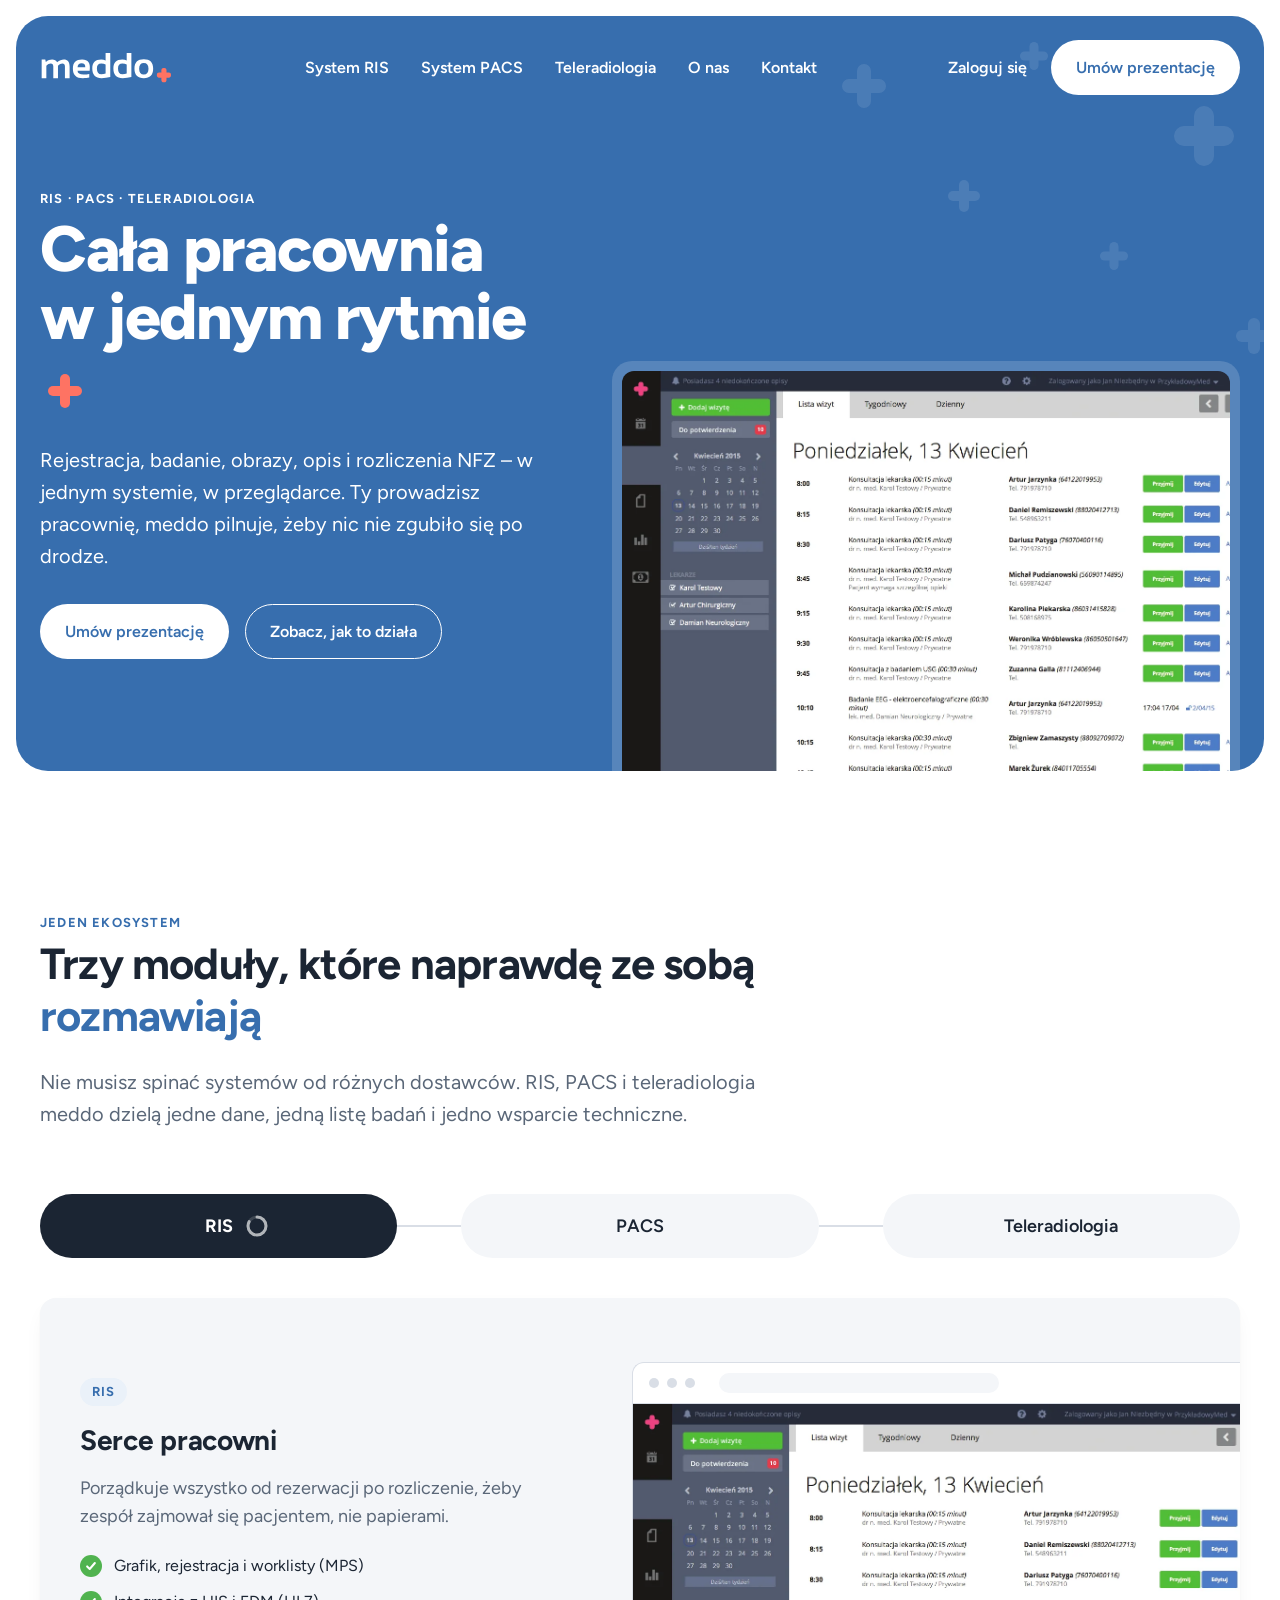
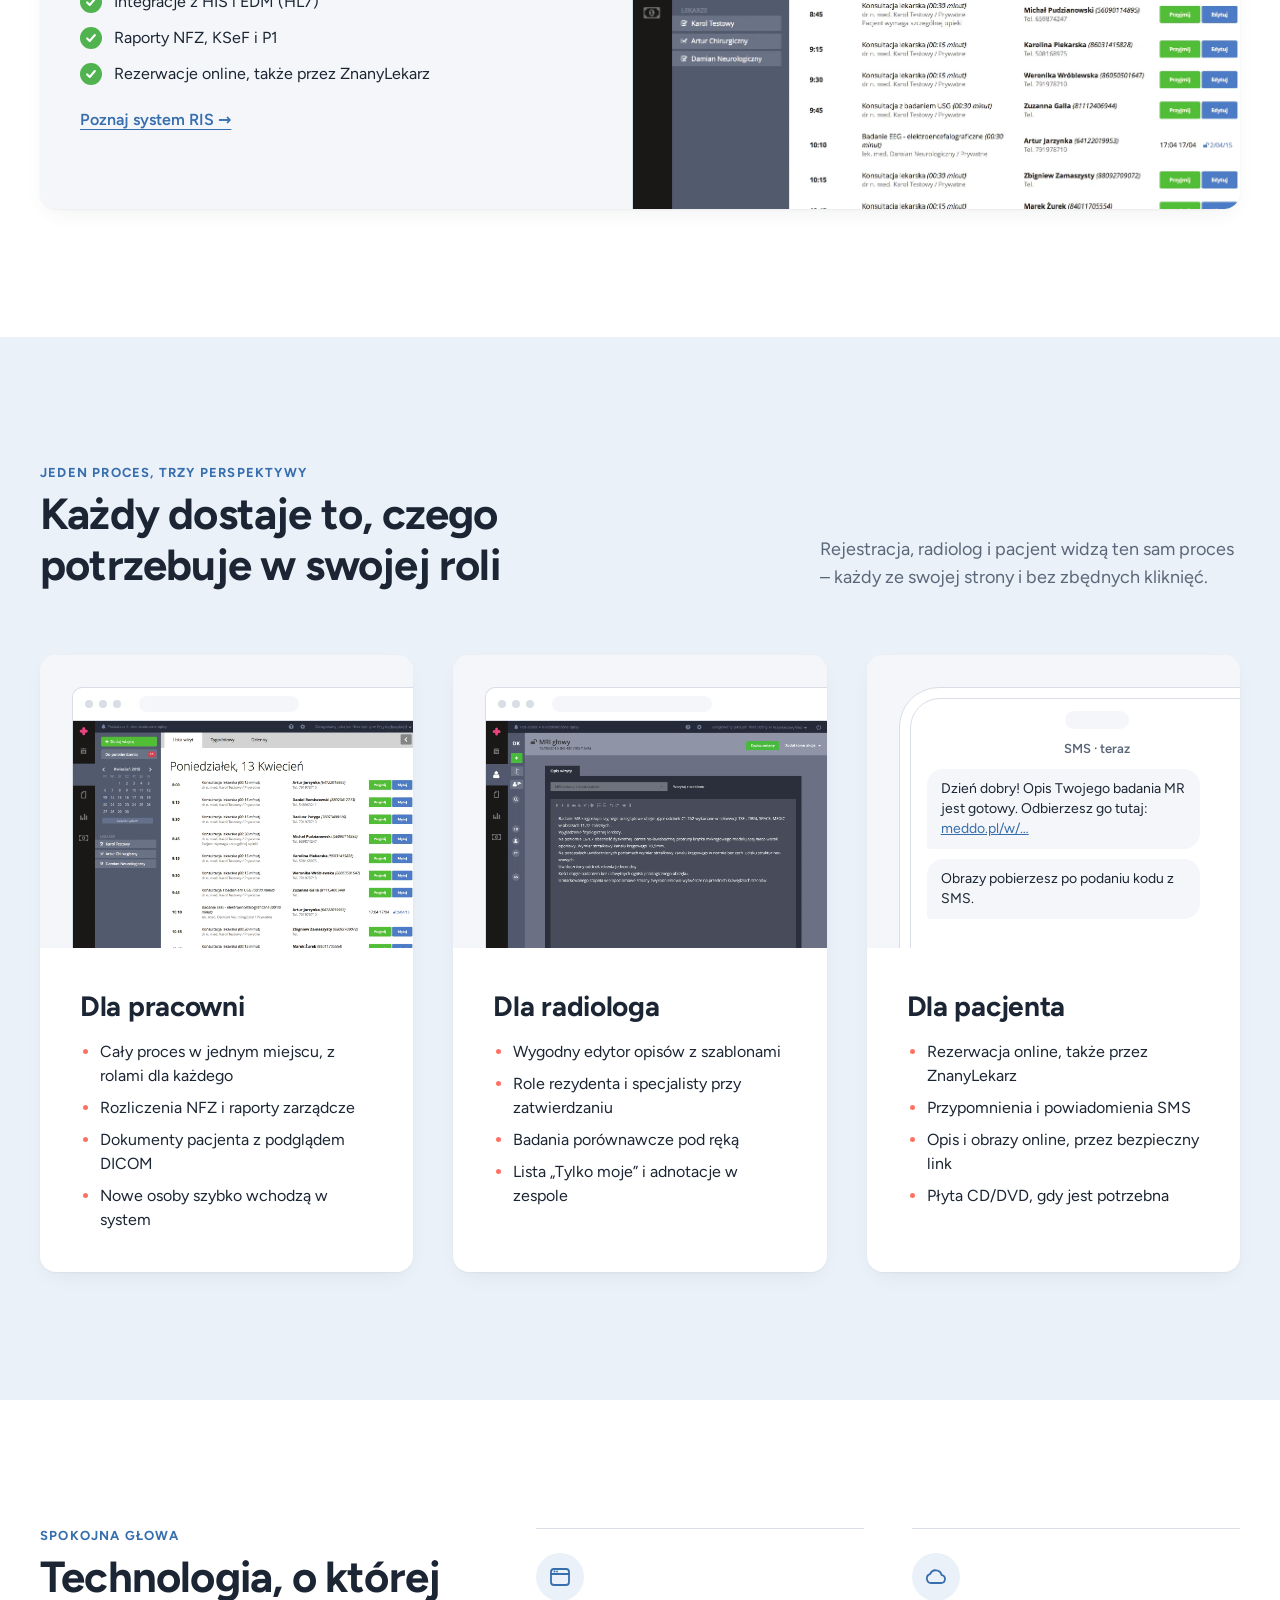
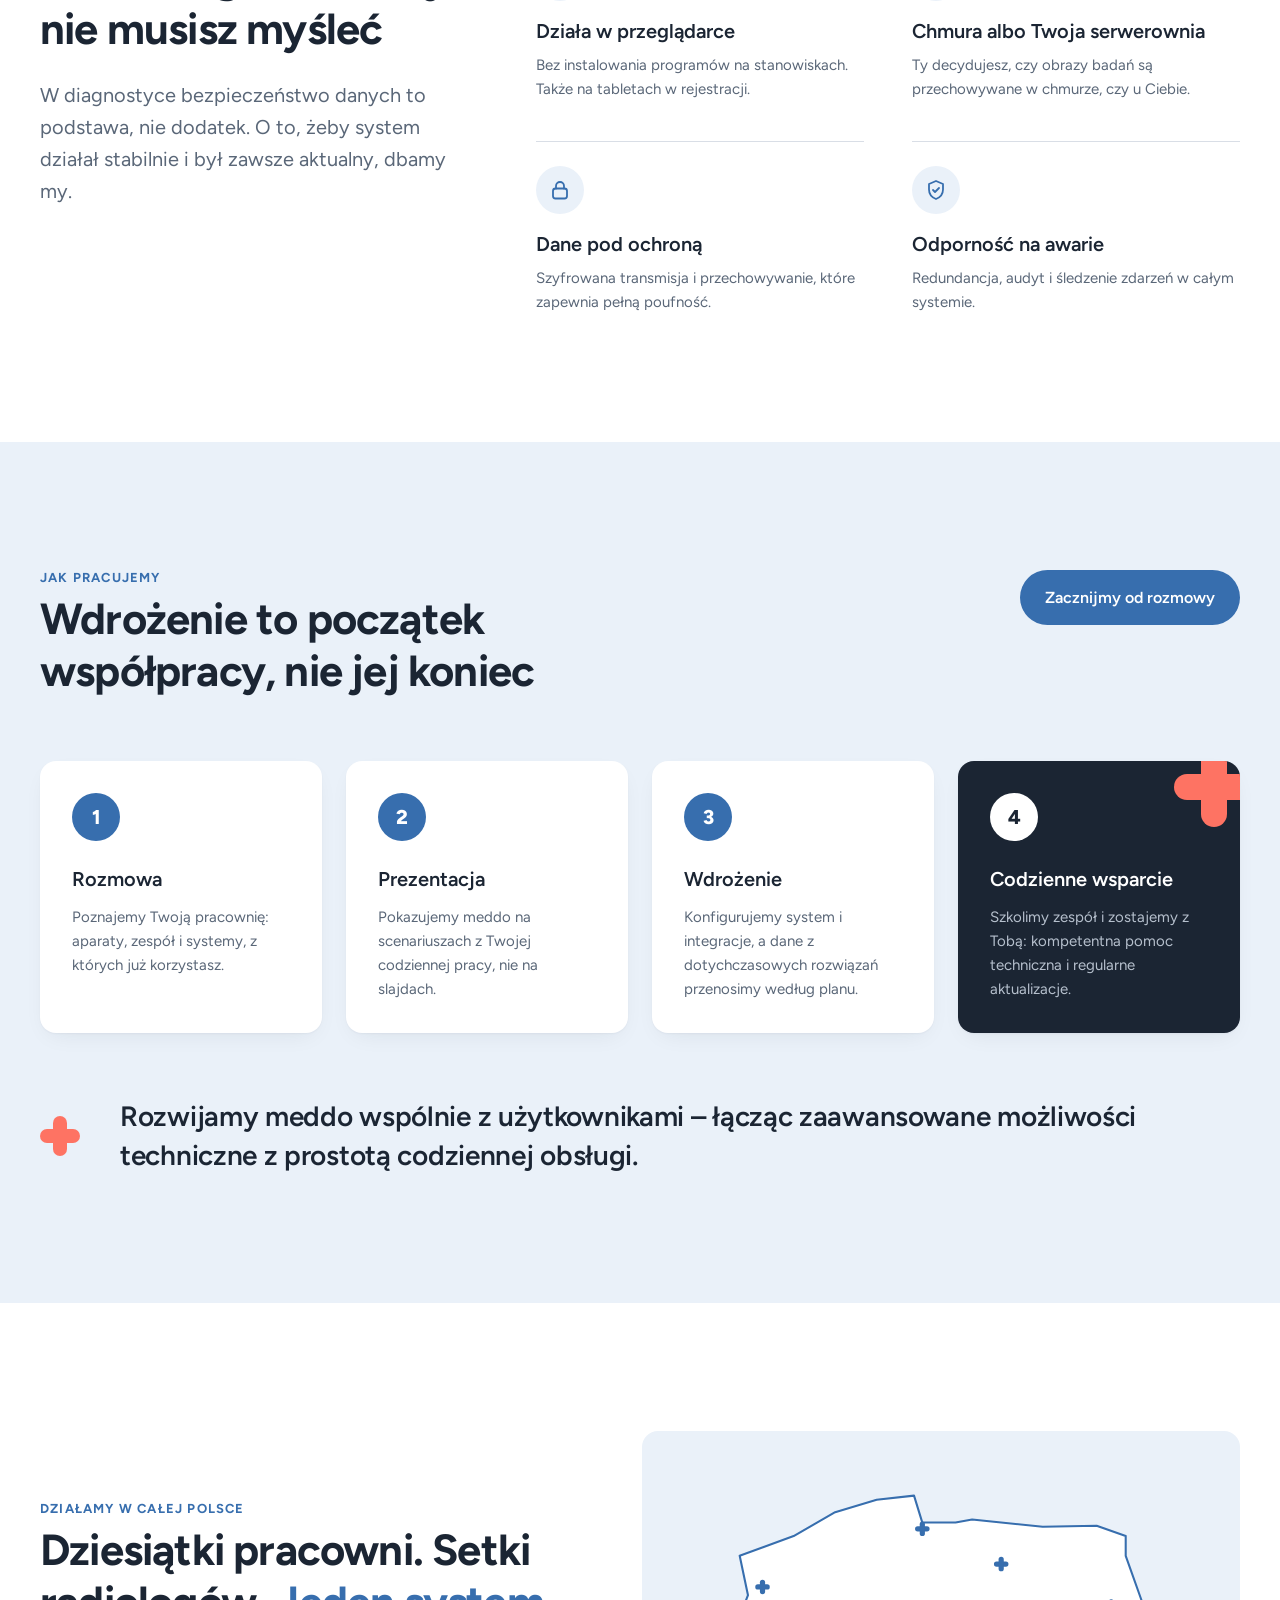
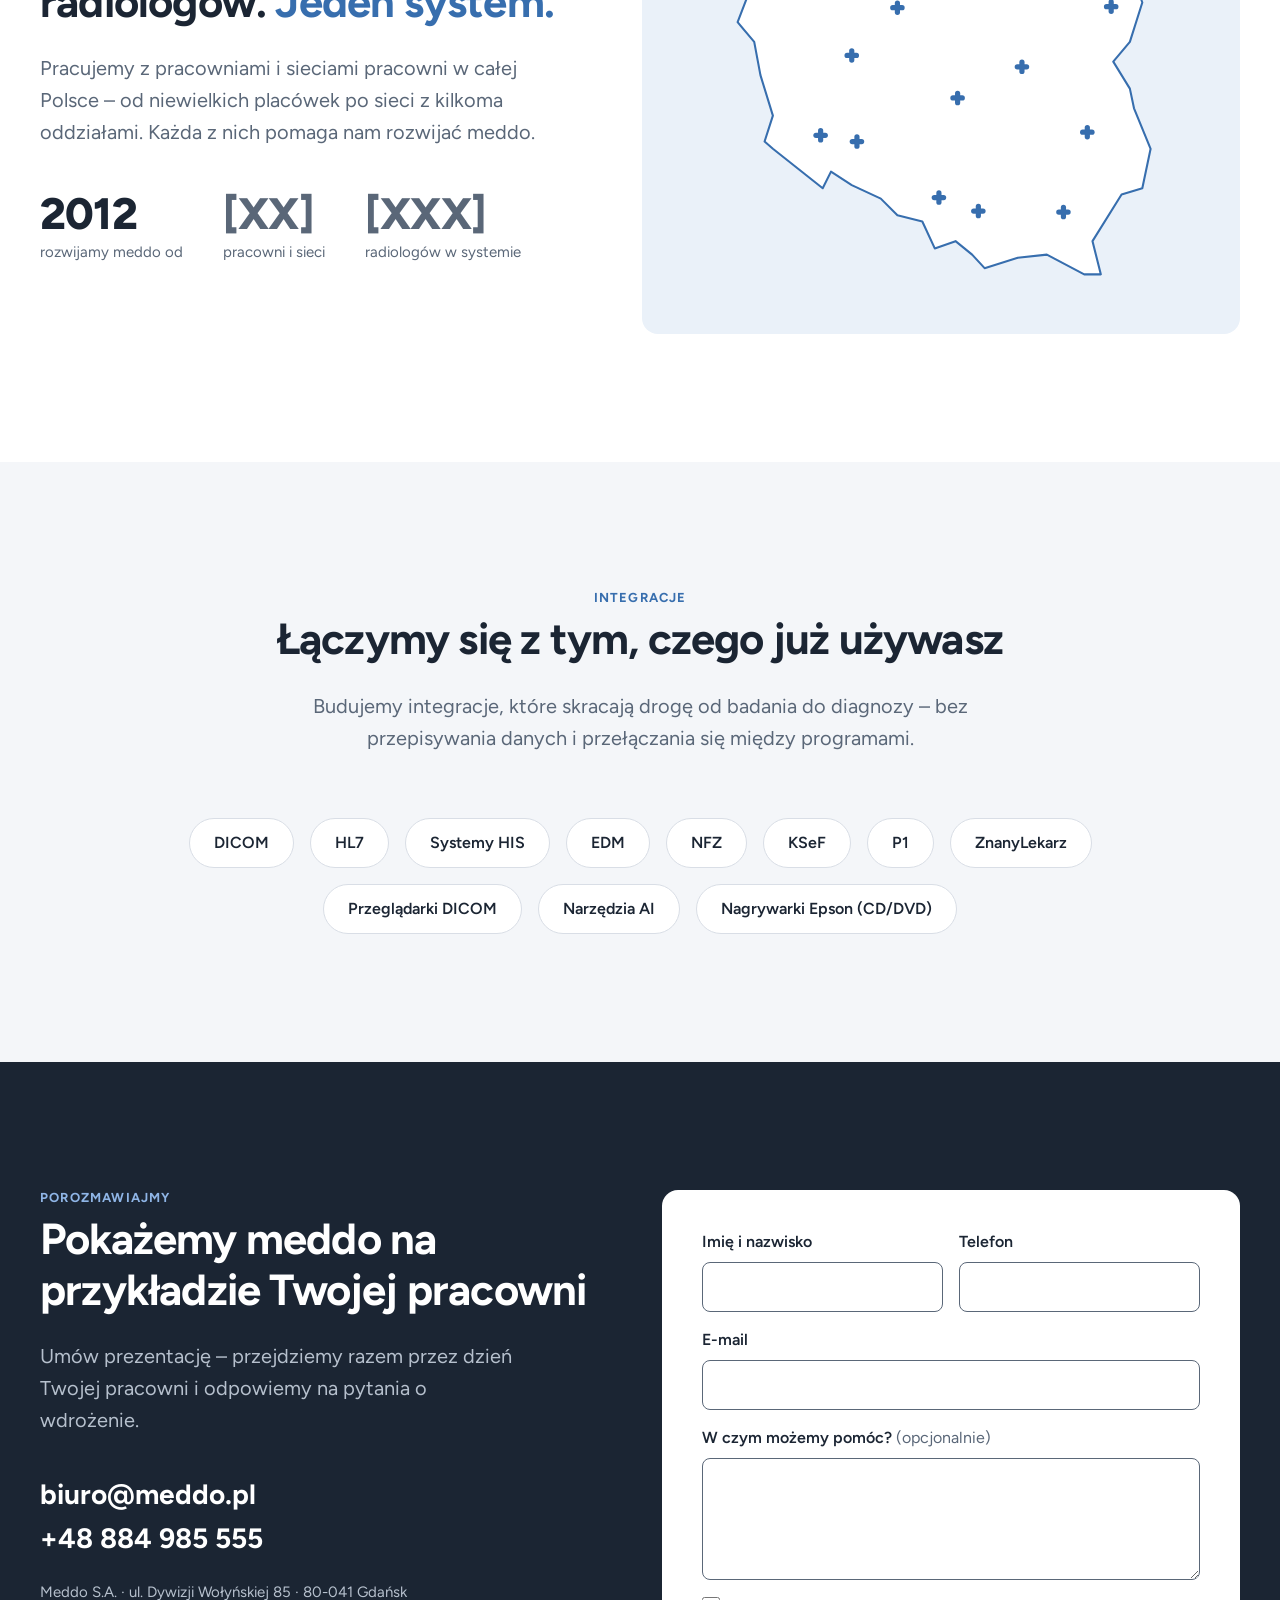
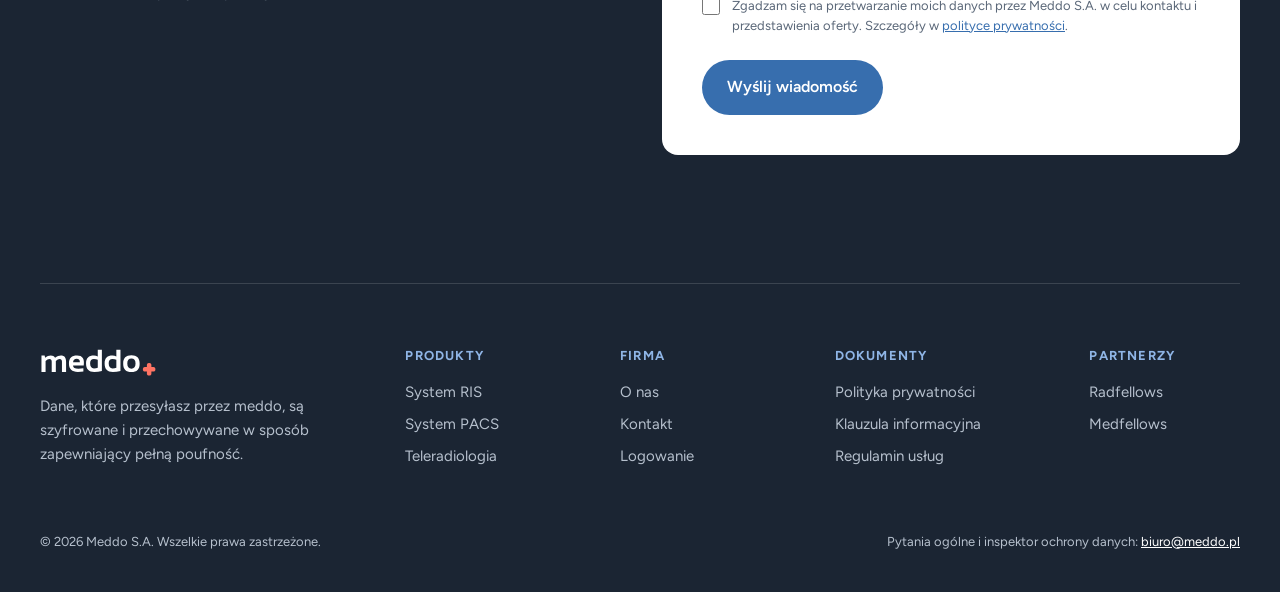
==== commit 31d78ad3: "slider spinner color changed" ====
--- a/index.html
+++ b/index.html
@@ -65,13 +65,13 @@
 <p style="margin: 24px 0 0; font-size: 20px; line-height: 32px; color: #5a6778">Nie musisz spinać systemów od różnych dostawców. RIS, PACS i teleradiologia meddo dzielą jedne dane, jedną listę badań i jedno wsparcie techniczne.</p>
 </div>
 
-<div style="margin-top: 64px">
+<div style="margin-top: 64px" class="eko-slider">
 <div class="eko-bar" data-mode="auto" role="tablist" aria-label="Moduły meddo">
-<button type="button" role="tab" id="eko-t0" aria-controls="eko-panel-0" aria-selected="true" class="tab on"><span class="tl">RIS<span class="ti"><span class="ic-auto"><svg aria-hidden="true" width="24" height="24" viewBox="0 0 24 24" style="transform: rotate(-90deg)"><circle cx="12" cy="12" r="9" fill="none" stroke="rgba(255,255,255,0.22)" stroke-width="3"></circle><circle class="ring" cx="12" cy="12" r="9" fill="none" stroke="#fe7363" stroke-width="3" stroke-linecap="round" stroke-dasharray="56.55" stroke-dashoffset="0"></circle></svg></span><span class="ic-manual"><svg aria-hidden="true" width="18" height="18" viewBox="0 0 18 18"><g fill="#fe7363"><rect x="0" y="6" width="18" height="6" rx="3"></rect><rect x="6" y="0" width="6" height="18" rx="3"></rect></g></svg></span></span></span></button>
+<button type="button" role="tab" id="eko-t0" aria-controls="eko-panel-0" aria-selected="true" class="tab on"><span class="tl">RIS<span class="ti"><span class="ic-auto"><svg aria-hidden="true" width="24" height="24" viewBox="0 0 24 24" style="transform: rotate(-90deg)"><circle cx="12" cy="12" r="9" fill="none" stroke="rgba(255,255,255,0.15)" stroke-width="3"></circle><circle class="ring" cx="12" cy="12" r="9" fill="none" stroke="rgba(255,255,255,0.6)" stroke-width="3" stroke-linecap="round" stroke-dasharray="56.55" stroke-dashoffset="0"></circle></svg></span><span class="ic-manual"><svg aria-hidden="true" width="18" height="18" viewBox="0 0 18 18"><g fill="#fe7363"><rect x="0" y="6" width="18" height="6" rx="3"></rect><rect x="6" y="0" width="6" height="18" rx="3"></rect></g></svg></span></span></span></button>
 <span class="eko-link" aria-hidden="true"></span>
-<button type="button" role="tab" id="eko-t1" tabindex="-1" aria-controls="eko-panel-1" aria-selected="false" class="tab"><span class="tl">PACS<span class="ti"><span class="ic-auto"><svg aria-hidden="true" width="24" height="24" viewBox="0 0 24 24" style="transform: rotate(-90deg)"><circle cx="12" cy="12" r="9" fill="none" stroke="rgba(255,255,255,0.22)" stroke-width="3"></circle><circle class="ring" cx="12" cy="12" r="9" fill="none" stroke="#fe7363" stroke-width="3" stroke-linecap="round" stroke-dasharray="56.55" stroke-dashoffset="0"></circle></svg></span><span class="ic-manual"><svg aria-hidden="true" width="18" height="18" viewBox="0 0 18 18"><g fill="#fe7363"><rect x="0" y="6" width="18" height="6" rx="3"></rect><rect x="6" y="0" width="6" height="18" rx="3"></rect></g></svg></span></span></span></button>
+<button type="button" role="tab" id="eko-t1" tabindex="-1" aria-controls="eko-panel-1" aria-selected="false" class="tab"><span class="tl">PACS<span class="ti"><span class="ic-auto"><svg aria-hidden="true" width="24" height="24" viewBox="0 0 24 24" style="transform: rotate(-90deg)"><circle cx="12" cy="12" r="9" fill="none" stroke="rgba(255,255,255,0.15)" stroke-width="3"></circle><circle class="ring" cx="12" cy="12" r="9" fill="none" stroke="rgba(255,255,255,0.6)" stroke-width="3" stroke-linecap="round" stroke-dasharray="56.55" stroke-dashoffset="0"></circle></svg></span><span class="ic-manual"><svg aria-hidden="true" width="18" height="18" viewBox="0 0 18 18"><g fill="#fe7363"><rect x="0" y="6" width="18" height="6" rx="3"></rect><rect x="6" y="0" width="6" height="18" rx="3"></rect></g></svg></span></span></span></button>
 <span class="eko-link" aria-hidden="true"></span>
-<button type="button" role="tab" id="eko-t2" tabindex="-1" aria-controls="eko-panel-2" aria-selected="false" class="tab"><span class="tl">Teleradiologia<span class="ti"><span class="ic-auto"><svg aria-hidden="true" width="24" height="24" viewBox="0 0 24 24" style="transform: rotate(-90deg)"><circle cx="12" cy="12" r="9" fill="none" stroke="rgba(255,255,255,0.22)" stroke-width="3"></circle><circle class="ring" cx="12" cy="12" r="9" fill="none" stroke="#fe7363" stroke-width="3" stroke-linecap="round" stroke-dasharray="56.55" stroke-dashoffset="0"></circle></svg></span><span class="ic-manual"><svg aria-hidden="true" width="18" height="18" viewBox="0 0 18 18"><g fill="#fe7363"><rect x="0" y="6" width="18" height="6" rx="3"></rect><rect x="6" y="0" width="6" height="18" rx="3"></rect></g></svg></span></span></span></button>
+<button type="button" role="tab" id="eko-t2" tabindex="-1" aria-controls="eko-panel-2" aria-selected="false" class="tab"><span class="tl">Teleradiologia<span class="ti"><span class="ic-auto"><svg aria-hidden="true" width="24" height="24" viewBox="0 0 24 24" style="transform: rotate(-90deg)"><circle cx="12" cy="12" r="9" fill="none" stroke="rgba(255,255,255,0.15)" stroke-width="3"></circle><circle class="ring" cx="12" cy="12" r="9" fill="none" stroke="rgba(255,255,255,0.6)" stroke-width="3" stroke-linecap="round" stroke-dasharray="56.55" stroke-dashoffset="0"></circle></svg></span><span class="ic-manual"><svg aria-hidden="true" width="18" height="18" viewBox="0 0 18 18"><g fill="#fe7363"><rect x="0" y="6" width="18" height="6" rx="3"></rect><rect x="6" y="0" width="6" height="18" rx="3"></rect></g></svg></span></span></span></button>
 </div>
 
 <div style="margin-top: 40px">
